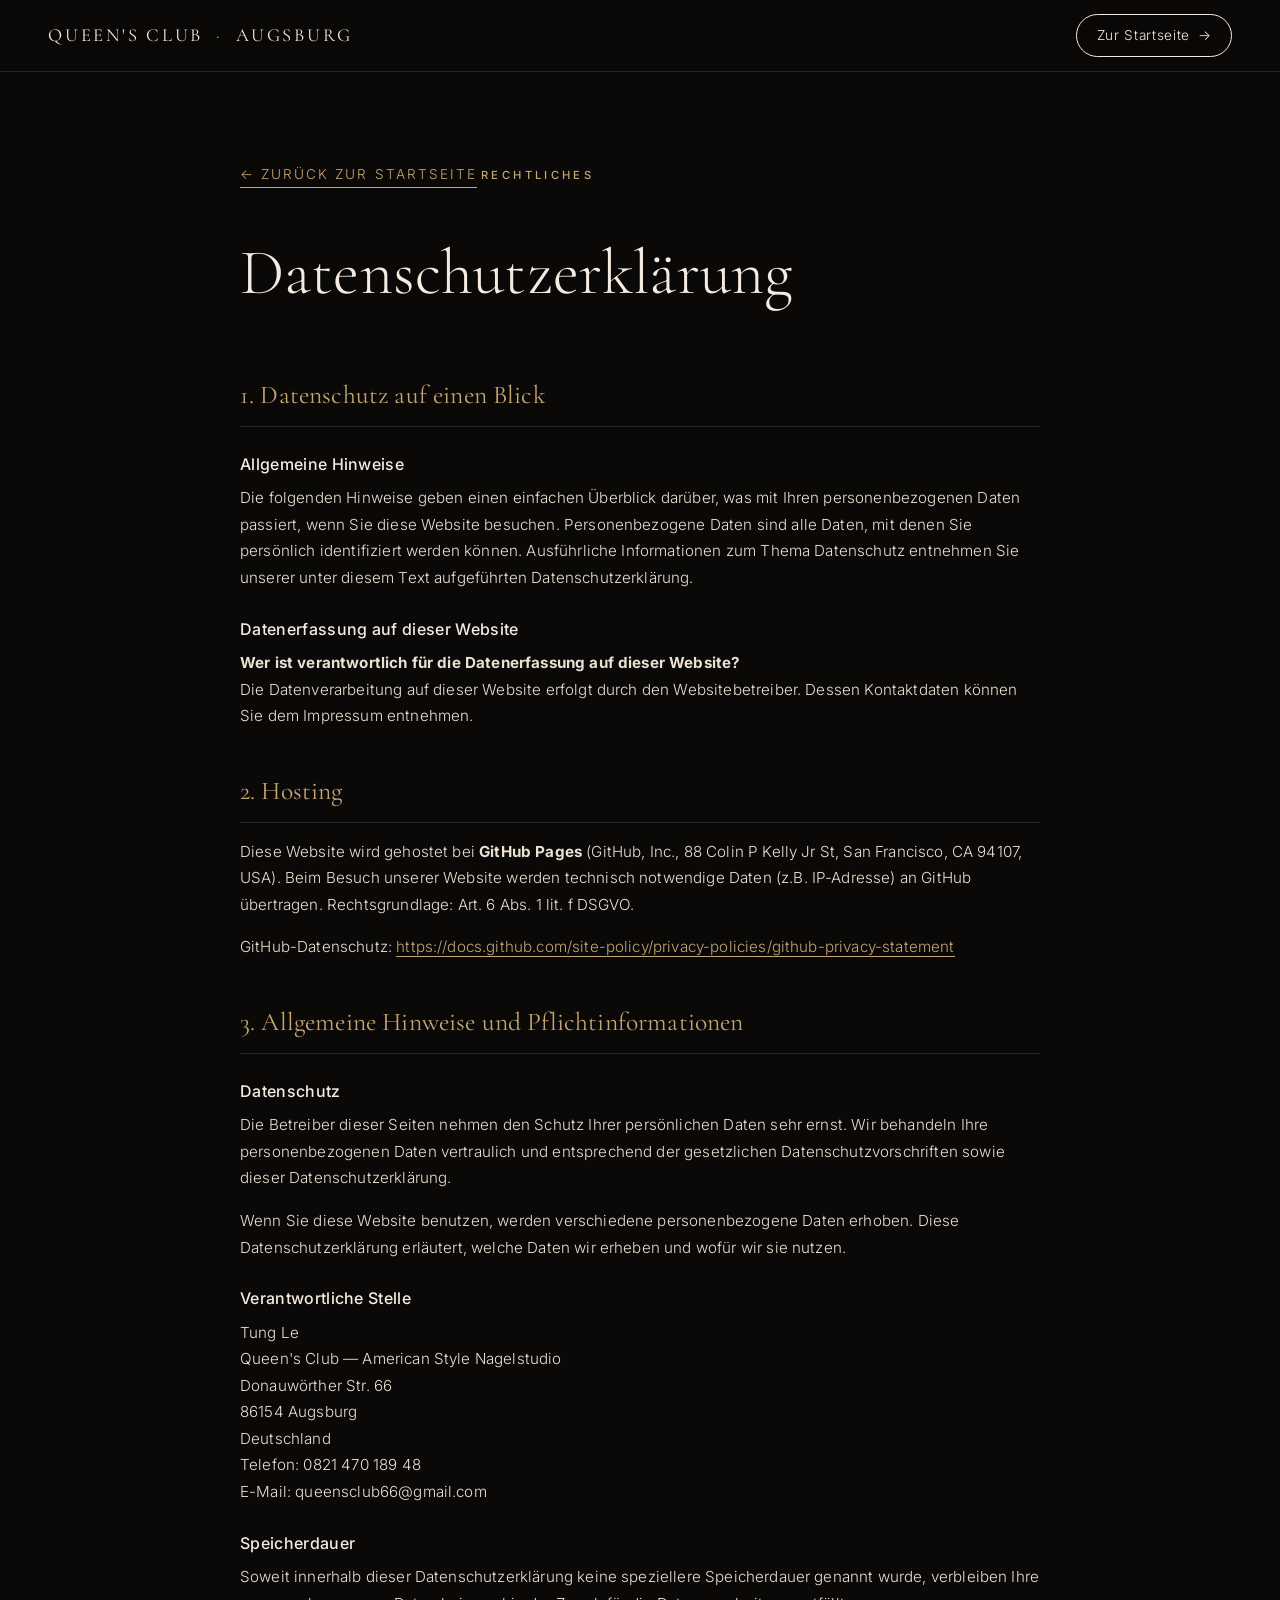
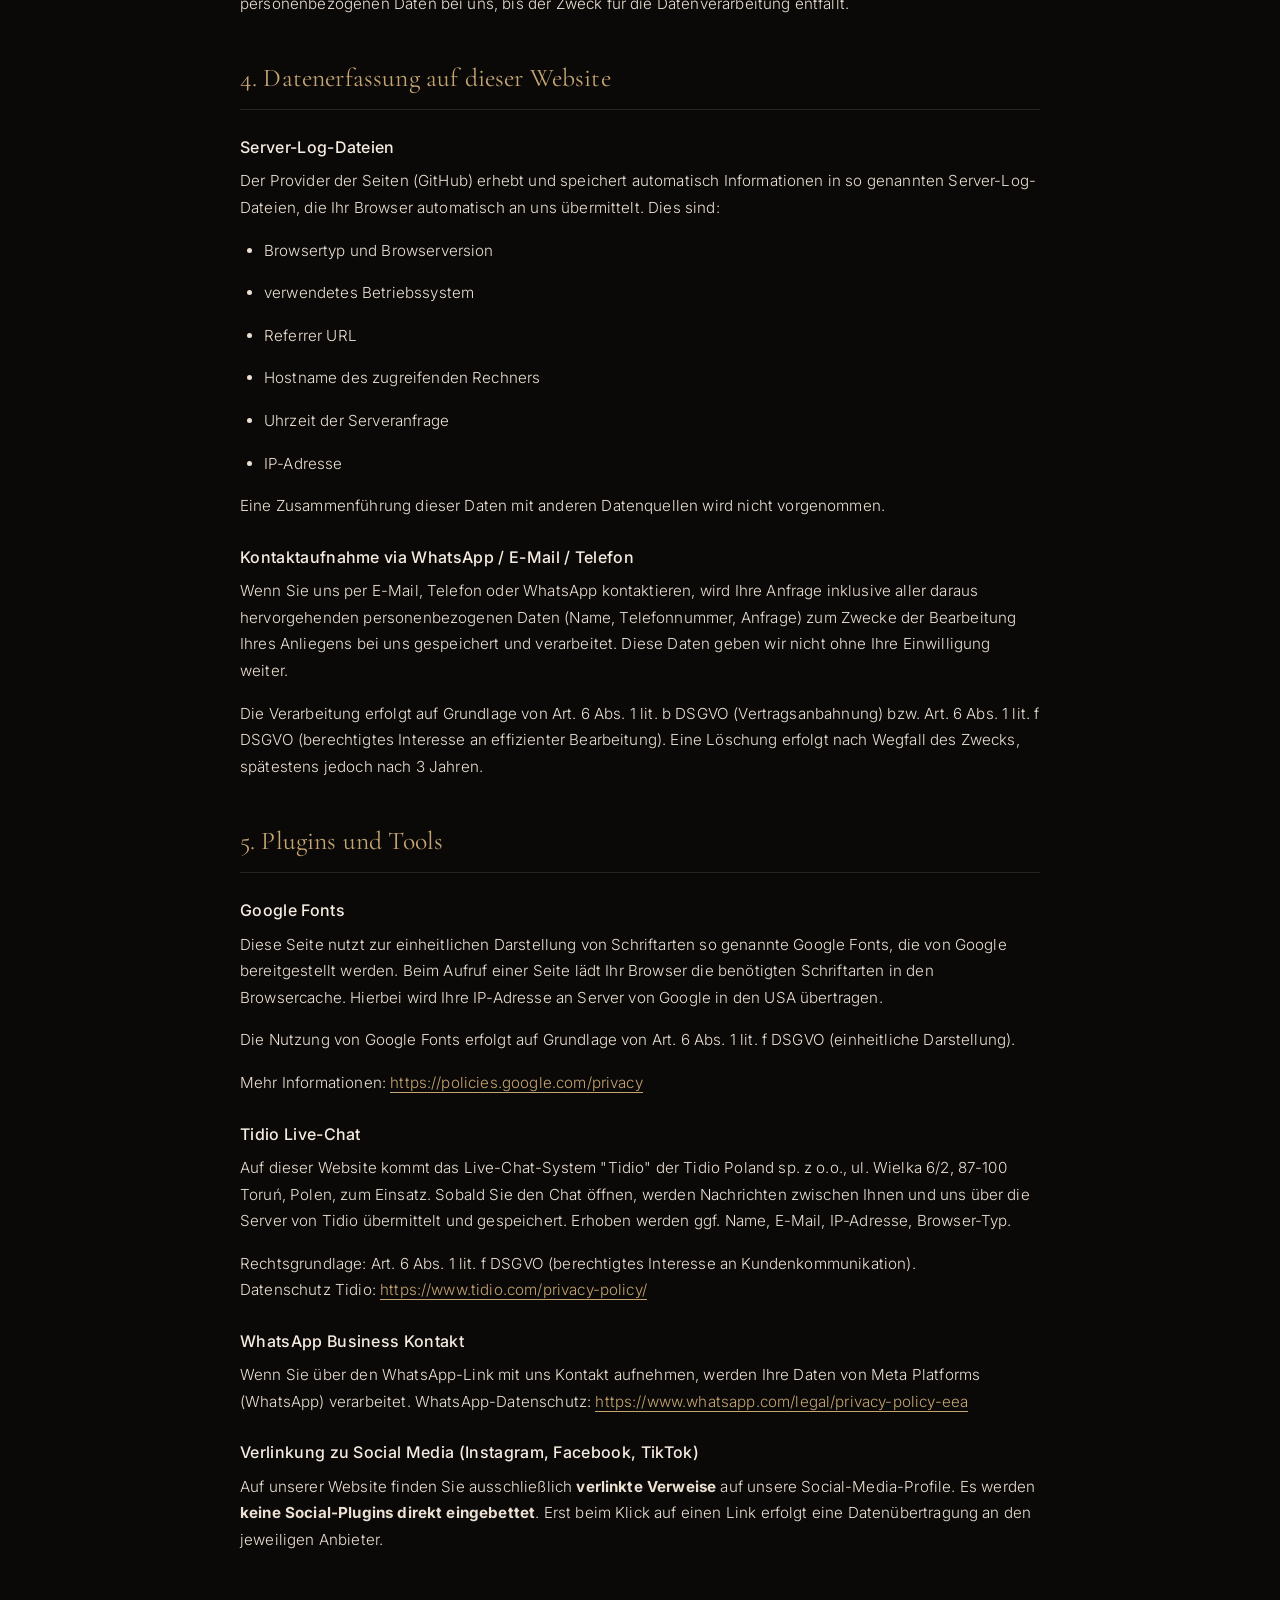
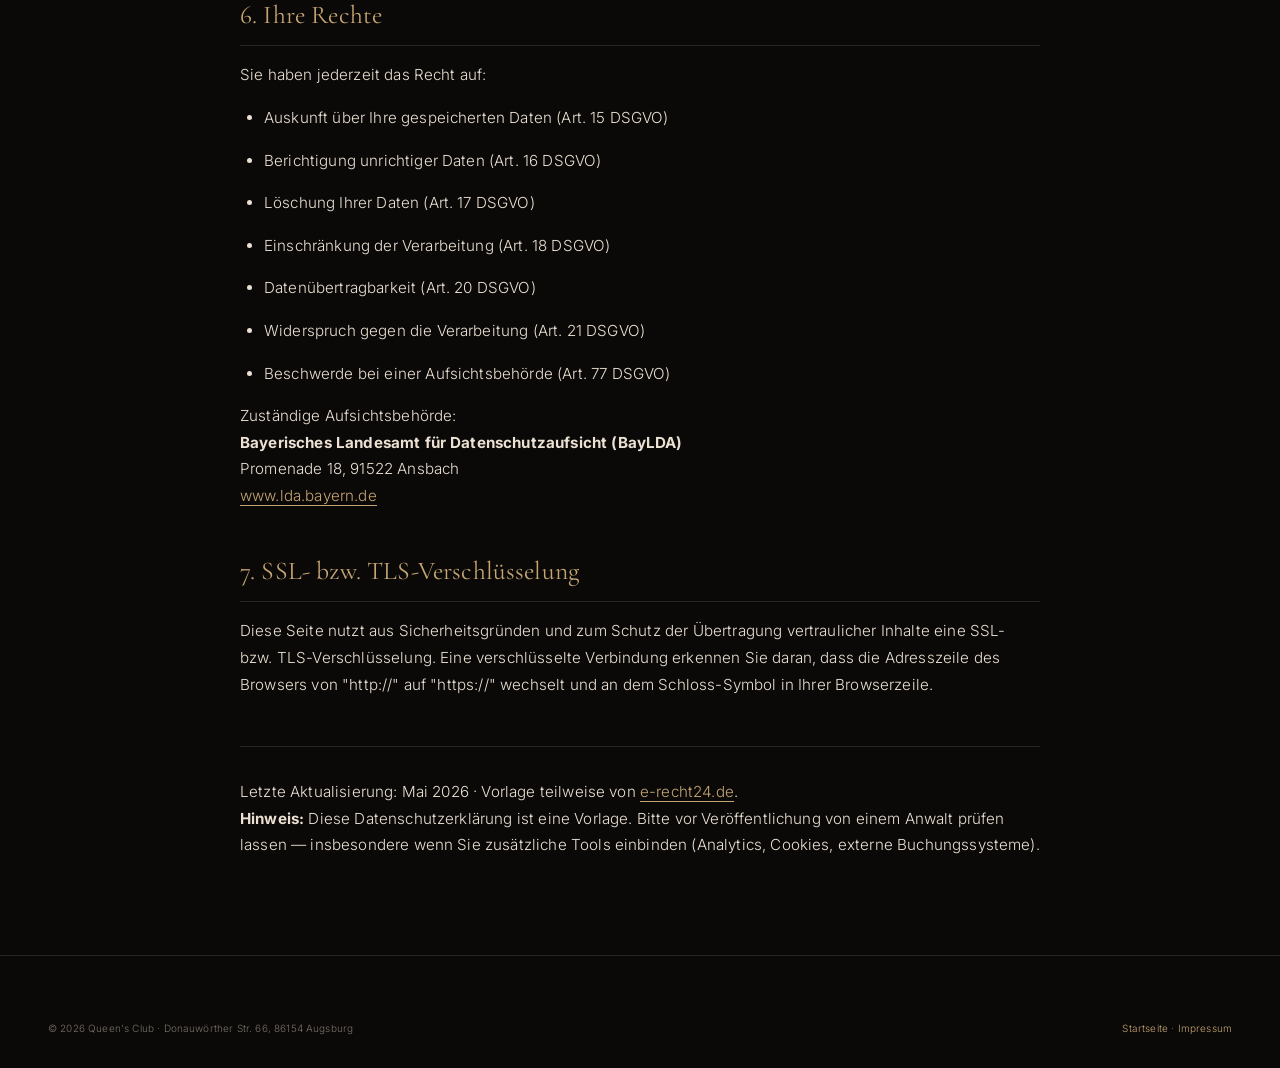
==== datenschutz.html @ af800af9 "Add Tidio chat widget + Impressum + Datenschutz (DSGVO)" ====
<!DOCTYPE html>
<html lang="de">
<head>
  <meta charset="UTF-8" />
  <meta name="viewport" content="width=device-width, initial-scale=1.0" />
  <title>Datenschutzerklärung · Queen's Club Augsburg</title>
  <meta name="description" content="Datenschutzerklärung von Queen's Club, American Style Nagelstudio in Augsburg-Oberhausen." />
  <meta name="theme-color" content="#0a0908" />
  <meta name="robots" content="index, follow" />

  <link rel="preconnect" href="https://fonts.googleapis.com" />
  <link rel="preconnect" href="https://fonts.gstatic.com" crossorigin />
  <link href="https://fonts.googleapis.com/css2?family=Cormorant+Garamond:wght@300;400;500;600;700&family=Inter:wght@300;400;500;600&display=swap" rel="stylesheet" />

  <link rel="stylesheet" href="style.css" />
  <style>
    .legal-page {
      padding: 10rem 0 5rem;
      max-width: 800px;
      margin: 0 auto;
    }
    .legal-page h1 {
      font-family: var(--font-display);
      font-size: clamp(2.5rem, 5vw, 4rem);
      font-weight: 300;
      margin-bottom: 3rem;
      color: var(--cream);
    }
    .legal-page h2 {
      font-family: var(--font-display);
      font-size: 1.6rem;
      font-weight: 400;
      color: var(--gold);
      margin: 2.5rem 0 1rem;
      padding-bottom: 0.6rem;
      border-bottom: 1px solid var(--line);
    }
    .legal-page h3 {
      font-family: var(--font-body);
      font-size: 1rem;
      font-weight: 500;
      color: var(--cream);
      margin: 1.5rem 0 0.5rem;
      letter-spacing: 0.02em;
    }
    .legal-page p, .legal-page li {
      font-size: 0.95rem;
      color: var(--cream-soft);
      line-height: 1.75;
      margin-bottom: 1rem;
    }
    .legal-page ul { margin-left: 1.5rem; }
    .legal-page a { color: var(--gold); border-bottom: 1px solid var(--gold); }
    .legal-back {
      display: inline-block;
      margin-bottom: 2rem;
      font-size: 0.85rem;
      letter-spacing: 0.15em;
      text-transform: uppercase;
      color: var(--gold);
      border-bottom: 1px solid var(--gold);
      padding-bottom: 2px;
    }
    .legal-meta {
      margin-top: 3rem;
      padding-top: 2rem;
      border-top: 1px solid var(--line);
      font-size: 0.85rem;
      color: var(--muted);
    }
  </style>
</head>
<body>

  <nav class="nav scrolled" style="position: fixed;">
    <div class="nav-inner">
      <a href="index.html" class="nav-brand">QUEEN'S CLUB <span>·</span> AUGSBURG</a>
      <a href="index.html" class="nav-cta">Zur Startseite <span class="arrow">→</span></a>
    </div>
  </nav>

  <main class="container legal-page">
    <a href="index.html" class="legal-back">← Zurück zur Startseite</a>

    <span class="eyebrow">Rechtliches</span>
    <h1>Datenschutz&shy;erklärung</h1>

    <h2>1. Datenschutz auf einen Blick</h2>
    <h3>Allgemeine Hinweise</h3>
    <p>
      Die folgenden Hinweise geben einen einfachen Überblick darüber, was mit Ihren personenbezogenen Daten passiert, wenn Sie diese Website besuchen. Personenbezogene Daten sind alle Daten, mit denen Sie persönlich identifiziert werden können. Ausführliche Informationen zum Thema Datenschutz entnehmen Sie unserer unter diesem Text aufgeführten Datenschutzerklärung.
    </p>

    <h3>Datenerfassung auf dieser Website</h3>
    <p>
      <strong>Wer ist verantwortlich für die Datenerfassung auf dieser Website?</strong><br />
      Die Datenverarbeitung auf dieser Website erfolgt durch den Websitebetreiber. Dessen Kontaktdaten können Sie dem Impressum entnehmen.
    </p>

    <h2>2. Hosting</h2>
    <p>
      Diese Website wird gehostet bei <strong>GitHub Pages</strong> (GitHub, Inc., 88 Colin P Kelly Jr St, San Francisco, CA 94107, USA). Beim Besuch unserer Website werden technisch notwendige Daten (z.B. IP-Adresse) an GitHub übertragen. Rechtsgrundlage: Art. 6 Abs. 1 lit. f DSGVO.
    </p>
    <p>
      GitHub-Datenschutz: <a href="https://docs.github.com/site-policy/privacy-policies/github-privacy-statement" target="_blank" rel="noopener">https://docs.github.com/site-policy/privacy-policies/github-privacy-statement</a>
    </p>

    <h2>3. Allgemeine Hinweise und Pflichtinformationen</h2>
    <h3>Datenschutz</h3>
    <p>
      Die Betreiber dieser Seiten nehmen den Schutz Ihrer persönlichen Daten sehr ernst. Wir behandeln Ihre personenbezogenen Daten vertraulich und entsprechend der gesetzlichen Datenschutzvorschriften sowie dieser Datenschutzerklärung.
    </p>
    <p>
      Wenn Sie diese Website benutzen, werden verschiedene personenbezogene Daten erhoben. Diese Datenschutzerklärung erläutert, welche Daten wir erheben und wofür wir sie nutzen.
    </p>

    <h3>Verantwortliche Stelle</h3>
    <p>
      Tung Le<br />
      Queen's Club — American Style Nagelstudio<br />
      Donauwörther Str. 66<br />
      86154 Augsburg<br />
      Deutschland<br />
      Telefon: 0821 470 189 48<br />
      E-Mail: queensclub66@gmail.com
    </p>

    <h3>Speicherdauer</h3>
    <p>
      Soweit innerhalb dieser Datenschutzerklärung keine speziellere Speicherdauer genannt wurde, verbleiben Ihre personenbezogenen Daten bei uns, bis der Zweck für die Datenverarbeitung entfällt.
    </p>

    <h2>4. Datenerfassung auf dieser Website</h2>
    <h3>Server-Log-Dateien</h3>
    <p>
      Der Provider der Seiten (GitHub) erhebt und speichert automatisch Informationen in so genannten Server-Log-Dateien, die Ihr Browser automatisch an uns übermittelt. Dies sind:
    </p>
    <ul>
      <li>Browsertyp und Browserversion</li>
      <li>verwendetes Betriebssystem</li>
      <li>Referrer URL</li>
      <li>Hostname des zugreifenden Rechners</li>
      <li>Uhrzeit der Serveranfrage</li>
      <li>IP-Adresse</li>
    </ul>
    <p>
      Eine Zusammenführung dieser Daten mit anderen Datenquellen wird nicht vorgenommen.
    </p>

    <h3>Kontaktaufnahme via WhatsApp / E-Mail / Telefon</h3>
    <p>
      Wenn Sie uns per E-Mail, Telefon oder WhatsApp kontaktieren, wird Ihre Anfrage inklusive aller daraus hervorgehenden personenbezogenen Daten (Name, Telefonnummer, Anfrage) zum Zwecke der Bearbeitung Ihres Anliegens bei uns gespeichert und verarbeitet. Diese Daten geben wir nicht ohne Ihre Einwilligung weiter.
    </p>
    <p>
      Die Verarbeitung erfolgt auf Grundlage von Art. 6 Abs. 1 lit. b DSGVO (Vertragsanbahnung) bzw. Art. 6 Abs. 1 lit. f DSGVO (berechtigtes Interesse an effizienter Bearbeitung). Eine Löschung erfolgt nach Wegfall des Zwecks, spätestens jedoch nach 3 Jahren.
    </p>

    <h2>5. Plugins und Tools</h2>
    <h3>Google Fonts</h3>
    <p>
      Diese Seite nutzt zur einheitlichen Darstellung von Schriftarten so genannte Google Fonts, die von Google bereitgestellt werden. Beim Aufruf einer Seite lädt Ihr Browser die benötigten Schriftarten in den Browsercache. Hierbei wird Ihre IP-Adresse an Server von Google in den USA übertragen.
    </p>
    <p>
      Die Nutzung von Google Fonts erfolgt auf Grundlage von Art. 6 Abs. 1 lit. f DSGVO (einheitliche Darstellung).
    </p>
    <p>
      Mehr Informationen: <a href="https://policies.google.com/privacy" target="_blank" rel="noopener">https://policies.google.com/privacy</a>
    </p>

    <h3>Tidio Live-Chat</h3>
    <p>
      Auf dieser Website kommt das Live-Chat-System "Tidio" der Tidio Poland sp. z o.o., ul. Wielka 6/2, 87-100 Toruń, Polen, zum Einsatz. Sobald Sie den Chat öffnen, werden Nachrichten zwischen Ihnen und uns über die Server von Tidio übermittelt und gespeichert. Erhoben werden ggf. Name, E-Mail, IP-Adresse, Browser-Typ.
    </p>
    <p>
      Rechtsgrundlage: Art. 6 Abs. 1 lit. f DSGVO (berechtigtes Interesse an Kundenkommunikation).<br />
      Datenschutz Tidio: <a href="https://www.tidio.com/privacy-policy/" target="_blank" rel="noopener">https://www.tidio.com/privacy-policy/</a>
    </p>

    <h3>WhatsApp Business Kontakt</h3>
    <p>
      Wenn Sie über den WhatsApp-Link mit uns Kontakt aufnehmen, werden Ihre Daten von Meta Platforms (WhatsApp) verarbeitet. WhatsApp-Datenschutz: <a href="https://www.whatsapp.com/legal/privacy-policy-eea" target="_blank" rel="noopener">https://www.whatsapp.com/legal/privacy-policy-eea</a>
    </p>

    <h3>Verlinkung zu Social Media (Instagram, Facebook, TikTok)</h3>
    <p>
      Auf unserer Website finden Sie ausschließlich <strong>verlinkte Verweise</strong> auf unsere Social-Media-Profile. Es werden <strong>keine Social-Plugins direkt eingebettet</strong>. Erst beim Klick auf einen Link erfolgt eine Datenübertragung an den jeweiligen Anbieter.
    </p>

    <h2>6. Ihre Rechte</h2>
    <p>Sie haben jederzeit das Recht auf:</p>
    <ul>
      <li>Auskunft über Ihre gespeicherten Daten (Art. 15 DSGVO)</li>
      <li>Berichtigung unrichtiger Daten (Art. 16 DSGVO)</li>
      <li>Löschung Ihrer Daten (Art. 17 DSGVO)</li>
      <li>Einschränkung der Verarbeitung (Art. 18 DSGVO)</li>
      <li>Datenübertragbarkeit (Art. 20 DSGVO)</li>
      <li>Widerspruch gegen die Verarbeitung (Art. 21 DSGVO)</li>
      <li>Beschwerde bei einer Aufsichtsbehörde (Art. 77 DSGVO)</li>
    </ul>
    <p>
      Zuständige Aufsichtsbehörde:<br />
      <strong>Bayerisches Landesamt für Datenschutzaufsicht (BayLDA)</strong><br />
      Promenade 18, 91522 Ansbach<br />
      <a href="https://www.lda.bayern.de" target="_blank" rel="noopener">www.lda.bayern.de</a>
    </p>

    <h2>7. SSL- bzw. TLS-Verschlüsselung</h2>
    <p>
      Diese Seite nutzt aus Sicherheitsgründen und zum Schutz der Übertragung vertraulicher Inhalte eine SSL- bzw. TLS-Verschlüsselung. Eine verschlüsselte Verbindung erkennen Sie daran, dass die Adresszeile des Browsers von "http://" auf "https://" wechselt und an dem Schloss-Symbol in Ihrer Browserzeile.
    </p>

    <p class="legal-meta">
      Letzte Aktualisierung: Mai 2026 · Vorlage teilweise von <a href="https://www.e-recht24.de" target="_blank" rel="noopener">e-recht24.de</a>.<br />
      <strong>Hinweis:</strong> Diese Datenschutzerklärung ist eine Vorlage. Bitte vor Veröffentlichung von einem Anwalt prüfen lassen — insbesondere wenn Sie zusätzliche Tools einbinden (Analytics, Cookies, externe Buchungssysteme).
    </p>
  </main>

  <footer class="footer">
    <div class="container">
      <div class="footer-bottom" style="border-top: none; padding-top: 0;">
        <small>© 2026 Queen's Club · Donauwörther Str. 66, 86154 Augsburg</small>
        <small>
          <a href="index.html">Startseite</a> ·
          <a href="impressum.html">Impressum</a>
        </small>
      </div>
    </div>
  </footer>

</body>
</html>
---- style.css ----
/* ============================================
   Queen's Club — Dark Editorial Luxury
   Color: warm black + cream + brushed gold
   ============================================ */

:root {
  --bg: #0a0908;
  --bg-soft: #141210;
  --cream: #f5ebe0;
  --cream-soft: #ebe0d2;
  --gold: #c5a572;
  --gold-bright: #d9bd87;
  --muted: #7a7269;
  --line: rgba(245, 235, 224, 0.12);

  --font-display: "Cormorant Garamond", "Times New Roman", serif;
  --font-body: "Inter", -apple-system, BlinkMacSystemFont, sans-serif;

  --container: 1280px;
  --gap: clamp(1rem, 2vw, 2rem);

  --ease-out: cubic-bezier(0.16, 1, 0.3, 1);
  --ease-in-out: cubic-bezier(0.65, 0, 0.35, 1);
}

* { box-sizing: border-box; margin: 0; padding: 0; }

html { scroll-behavior: smooth; -webkit-font-smoothing: antialiased; }

body {
  background: var(--bg);
  color: var(--cream);
  font-family: var(--font-body);
  font-weight: 300;
  font-size: 16px;
  line-height: 1.65;
  letter-spacing: 0.01em;
  overflow-x: hidden;
  cursor: none;
}

@media (max-width: 768px) {
  body { cursor: auto; }
}

img { display: block; max-width: 100%; height: auto; }

a { color: inherit; text-decoration: none; transition: color 0.3s var(--ease-out); }
a:hover { color: var(--gold-bright); }

.container {
  width: 100%;
  max-width: var(--container);
  margin: 0 auto;
  padding: 0 clamp(1.5rem, 4vw, 3rem);
}

.eyebrow {
  display: inline-block;
  font-size: 0.7rem;
  letter-spacing: 0.3em;
  text-transform: uppercase;
  color: var(--gold);
  margin-bottom: 1.5rem;
  font-weight: 500;
}

.display {
  font-family: var(--font-display);
  font-weight: 300;
  font-size: clamp(2.5rem, 6vw, 5.5rem);
  line-height: 0.98;
  letter-spacing: -0.02em;
  color: var(--cream);
}

.display em {
  font-style: italic;
  color: var(--gold);
  font-weight: 400;
}

.lead {
  font-size: clamp(1.1rem, 1.5vw, 1.35rem);
  line-height: 1.55;
  color: var(--cream-soft);
  margin-bottom: 1.5rem;
  max-width: 60ch;
}

/* ============================================
   LOADER
   ============================================ */
.loader {
  position: fixed;
  inset: 0;
  background: var(--bg);
  z-index: 9999;
  display: flex;
  align-items: center;
  justify-content: center;
  transition: opacity 0.8s var(--ease-out), visibility 0.8s var(--ease-out);
}

.loader.hidden {
  opacity: 0;
  visibility: hidden;
  pointer-events: none;
}

.loader-text {
  display: flex;
  flex-direction: column;
  align-items: center;
  font-family: var(--font-display);
  font-size: clamp(3rem, 8vw, 6rem);
  font-weight: 300;
  letter-spacing: 0.05em;
  color: var(--cream);
  overflow: hidden;
}

.loader-text span {
  display: block;
  transform: translateY(110%);
  opacity: 0;
  animation: rise 1s var(--ease-out) forwards;
}

.loader-text span:nth-child(2) { animation-delay: 0.15s; color: var(--gold); font-style: italic; }

@keyframes rise {
  to { transform: translateY(0); opacity: 1; }
}

/* ============================================
   CUSTOM CURSOR
   ============================================ */
.cursor-dot, .cursor-ring {
  position: fixed;
  top: 0; left: 0;
  pointer-events: none;
  z-index: 9998;
  transform: translate3d(-50%, -50%, 0);
  border-radius: 50%;
}

.cursor-dot {
  width: 6px; height: 6px;
  background: var(--gold);
  transition: transform 0.15s var(--ease-out);
}

.cursor-ring {
  width: 36px; height: 36px;
  border: 1px solid var(--cream);
  opacity: 0.6;
  transition: transform 0.4s var(--ease-out), opacity 0.3s var(--ease-out), width 0.3s var(--ease-out), height 0.3s var(--ease-out);
}

.cursor-ring.hover {
  width: 72px; height: 72px;
  border-color: var(--gold);
  opacity: 1;
}

@media (max-width: 768px) {
  .cursor-dot, .cursor-ring { display: none; }
}

/* ============================================
   NAV
   ============================================ */
.nav {
  position: fixed;
  top: 0; left: 0; right: 0;
  z-index: 100;
  padding: 1.25rem 0;
  transition: background 0.4s var(--ease-out), padding 0.4s var(--ease-out), border-color 0.4s var(--ease-out);
  border-bottom: 1px solid transparent;
}

.nav.scrolled {
  background: rgba(10, 9, 8, 0.85);
  backdrop-filter: blur(14px);
  -webkit-backdrop-filter: blur(14px);
  padding: 0.85rem 0;
  border-bottom: 1px solid var(--line);
}

.nav-inner {
  max-width: var(--container);
  margin: 0 auto;
  padding: 0 clamp(1.5rem, 4vw, 3rem);
  display: flex;
  align-items: center;
  justify-content: space-between;
  gap: 2rem;
}

.nav-brand {
  font-family: var(--font-display);
  font-size: 1.15rem;
  letter-spacing: 0.15em;
  font-weight: 400;
  white-space: nowrap;
}
.nav-brand span { color: var(--gold); margin: 0 0.4rem; }

.nav-links {
  display: flex;
  list-style: none;
  gap: 2.5rem;
  margin: 0;
}

.nav-links a {
  font-size: 0.85rem;
  letter-spacing: 0.05em;
  position: relative;
  padding-bottom: 4px;
}

.nav-links a::after {
  content: "";
  position: absolute;
  left: 0; bottom: 0;
  width: 100%; height: 1px;
  background: var(--gold);
  transform: scaleX(0);
  transform-origin: right;
  transition: transform 0.4s var(--ease-out);
}

.nav-links a:hover::after {
  transform: scaleX(1);
  transform-origin: left;
}

.nav-cta {
  border: 1px solid var(--cream);
  padding: 0.6rem 1.2rem;
  font-size: 0.85rem;
  letter-spacing: 0.05em;
  border-radius: 999px;
  display: inline-flex;
  align-items: center;
  gap: 0.5rem;
  transition: background 0.4s var(--ease-out), color 0.4s var(--ease-out), border-color 0.4s var(--ease-out);
}

.nav-cta:hover {
  background: var(--gold);
  border-color: var(--gold);
  color: var(--bg);
}

.nav-cta .arrow { transition: transform 0.4s var(--ease-out); }
.nav-cta:hover .arrow { transform: translateX(3px); }

@media (max-width: 900px) {
  .nav-links { display: none; }
}

/* ============================================
   HERO
   ============================================ */
.hero {
  position: relative;
  min-height: 100vh;
  display: flex;
  align-items: center;
  overflow: hidden;
  padding: 8rem 0 4rem;
}

.hero-image {
  position: absolute;
  inset: 0;
  z-index: 0;
}

.hero-image::after {
  content: "";
  position: absolute;
  inset: 0;
  background: linear-gradient(
    to right,
    rgba(10, 9, 8, 0.95) 0%,
    rgba(10, 9, 8, 0.75) 40%,
    rgba(10, 9, 8, 0.4) 100%
  );
}

.hero-image img {
  width: 100%;
  height: 100%;
  object-fit: cover;
  animation: heroZoom 20s ease-in-out infinite alternate;
}

@keyframes heroZoom {
  from { transform: scale(1); }
  to { transform: scale(1.08); }
}

.hero-content {
  position: relative;
  z-index: 2;
  max-width: var(--container);
  margin: 0 auto;
  padding: 0 clamp(1.5rem, 4vw, 3rem);
  width: 100%;
}

.hero-eyebrow {
  display: inline-block;
  font-size: 0.75rem;
  letter-spacing: 0.4em;
  text-transform: uppercase;
  color: var(--gold);
  margin-bottom: 2rem;
}

.hero-title {
  font-family: var(--font-display);
  font-size: clamp(4rem, 13vw, 11rem);
  line-height: 0.9;
  font-weight: 300;
  letter-spacing: -0.02em;
  margin-bottom: 2rem;
}

.hero-title .line {
  display: block;
  overflow: hidden;
}

.hero-title .line:nth-child(2) span {
  font-style: italic;
  color: var(--gold);
}

.hero-tagline {
  font-size: clamp(1rem, 1.3vw, 1.2rem);
  color: var(--cream-soft);
  max-width: 480px;
  margin-bottom: 3rem;
  letter-spacing: 0.02em;
}

.hero-actions {
  display: flex;
  gap: 1.25rem;
  flex-wrap: wrap;
}

.hero-scroll {
  position: absolute;
  bottom: 2.5rem;
  left: 50%;
  transform: translateX(-50%);
  z-index: 3;
  display: flex;
  flex-direction: column;
  align-items: center;
  gap: 0.8rem;
  font-size: 0.7rem;
  letter-spacing: 0.3em;
  text-transform: uppercase;
  color: var(--cream-soft);
}

.scroll-line {
  width: 1px;
  height: 50px;
  background: linear-gradient(to bottom, var(--gold), transparent);
  position: relative;
  overflow: hidden;
}

.scroll-line::after {
  content: "";
  position: absolute;
  top: -30px; left: 0;
  width: 100%;
  height: 30px;
  background: var(--gold);
  animation: scrollDot 2s var(--ease-in-out) infinite;
}

@keyframes scrollDot {
  from { top: -30px; }
  to { top: 50px; }
}

/* ============================================
   BUTTONS
   ============================================ */
.btn-primary,
.btn-secondary {
  display: inline-flex;
  align-items: center;
  padding: 1.1rem 2rem;
  font-size: 0.85rem;
  letter-spacing: 0.15em;
  text-transform: uppercase;
  font-weight: 500;
  border-radius: 999px;
  position: relative;
  overflow: hidden;
  transition: color 0.4s var(--ease-out);
}

.btn-primary {
  background: var(--gold);
  color: var(--bg);
}

.btn-primary span { position: relative; z-index: 2; }

.btn-primary::before {
  content: "";
  position: absolute;
  inset: 0;
  background: var(--cream);
  transform: translateY(100%);
  transition: transform 0.5s var(--ease-out);
  z-index: 1;
}

.btn-primary:hover { color: var(--bg); }
.btn-primary:hover::before { transform: translateY(0); }

.btn-primary.big {
  padding: 1.4rem 2.5rem;
  font-size: 0.95rem;
}

.btn-secondary {
  border: 1px solid var(--cream);
  color: var(--cream);
}

.btn-secondary:hover {
  background: var(--cream);
  color: var(--bg);
}

/* ============================================
   MARQUEE
   ============================================ */
.marquee {
  overflow: hidden;
  border-top: 1px solid var(--line);
  border-bottom: 1px solid var(--line);
  padding: 2rem 0;
  background: var(--bg-soft);
}

.marquee-track {
  display: flex;
  gap: 3rem;
  animation: marquee 30s linear infinite;
  white-space: nowrap;
  font-family: var(--font-display);
  font-size: clamp(2rem, 4vw, 3.5rem);
  font-weight: 300;
  font-style: italic;
  color: var(--cream);
}

.marquee-track span:nth-child(even) {
  color: var(--gold);
  font-style: normal;
}

@keyframes marquee {
  from { transform: translateX(0); }
  to { transform: translateX(-50%); }
}

/* ============================================
   ABOUT
   ============================================ */
.about {
  padding: clamp(5rem, 10vw, 9rem) 0;
}

.split {
  display: grid;
  grid-template-columns: 1fr 1.2fr;
  gap: clamp(2rem, 5vw, 5rem);
  align-items: start;
}

@media (max-width: 900px) {
  .split { grid-template-columns: 1fr; }
}

.split-right p {
  margin-bottom: 1.25rem;
  color: var(--cream-soft);
}

.team-row {
  display: flex;
  flex-wrap: wrap;
  gap: 2.5rem;
  margin-top: 3rem;
  padding-top: 2rem;
  border-top: 1px solid var(--line);
}

.team-member {
  font-family: var(--font-display);
  font-size: 1.5rem;
  letter-spacing: 0.05em;
}

.team-member small {
  display: block;
  font-family: var(--font-body);
  font-size: 0.7rem;
  letter-spacing: 0.3em;
  text-transform: uppercase;
  color: var(--gold);
  margin-top: 0.3rem;
}

/* ============================================
   STATS
   ============================================ */
.stats {
  padding: clamp(4rem, 8vw, 7rem) 0;
  border-top: 1px solid var(--line);
  border-bottom: 1px solid var(--line);
  background: var(--bg-soft);
}

.stats-grid {
  display: grid;
  grid-template-columns: repeat(4, 1fr);
  gap: 2rem;
}

@media (max-width: 760px) {
  .stats-grid { grid-template-columns: repeat(2, 1fr); }
}

.stat {
  text-align: center;
}

.stat-num {
  font-family: var(--font-display);
  font-size: clamp(2.5rem, 5vw, 4.5rem);
  font-weight: 300;
  color: var(--cream);
  line-height: 1;
  display: inline-flex;
  align-items: baseline;
}

.stat-num .plus { color: var(--gold); margin-left: 0.1rem; }

.stat-label {
  margin-top: 0.8rem;
  font-size: 0.75rem;
  letter-spacing: 0.25em;
  text-transform: uppercase;
  color: var(--muted);
}

/* ============================================
   SERVICES
   ============================================ */
.services {
  padding: clamp(5rem, 10vw, 9rem) 0;
}

.section-head {
  margin-bottom: 4rem;
  max-width: 800px;
}

.service-list {
  list-style: none;
  border-top: 1px solid var(--line);
}

.service-item {
  display: grid;
  grid-template-columns: 80px 1fr auto 60px;
  align-items: center;
  gap: 2rem;
  padding: 2.2rem 0;
  border-bottom: 1px solid var(--line);
  position: relative;
  cursor: none;
  transition: padding 0.4s var(--ease-out);
}

.service-item::before {
  content: "";
  position: absolute;
  inset: 0;
  background: var(--gold);
  transform: scaleY(0);
  transform-origin: bottom;
  transition: transform 0.6s var(--ease-out);
  z-index: 0;
}

.service-item:hover::before { transform: scaleY(1); }

.service-item:hover { padding-left: 2rem; padding-right: 1rem; color: var(--bg); }
.service-item:hover .service-num,
.service-item:hover .service-price { color: var(--bg); }
.service-item:hover .service-body p { color: rgba(10, 9, 8, 0.7); }
.service-item:hover .service-arrow { color: var(--bg); transform: rotate(-45deg); }

.service-item > * { position: relative; z-index: 1; }

.service-num {
  font-family: var(--font-display);
  font-size: 1rem;
  letter-spacing: 0.2em;
  color: var(--gold);
  transition: color 0.4s var(--ease-out);
}

.service-body h3 {
  font-family: var(--font-display);
  font-size: clamp(1.5rem, 2.5vw, 2.2rem);
  font-weight: 400;
  margin-bottom: 0.4rem;
}

.service-body p {
  font-size: 0.95rem;
  color: var(--cream-soft);
  max-width: 50ch;
  transition: color 0.4s var(--ease-out);
}

.service-price {
  font-family: var(--font-display);
  font-size: 1.3rem;
  font-style: italic;
  white-space: nowrap;
  transition: color 0.4s var(--ease-out);
}

.service-arrow {
  font-size: 1.3rem;
  text-align: right;
  transition: color 0.4s var(--ease-out), transform 0.5s var(--ease-out);
}

@media (max-width: 760px) {
  .service-item {
    grid-template-columns: 50px 1fr;
    grid-template-areas: "num body" ". price" ". arrow";
    gap: 1rem;
  }
  .service-num { grid-area: num; }
  .service-body { grid-area: body; }
  .service-price { grid-area: price; font-size: 1.1rem; }
  .service-arrow { grid-area: arrow; text-align: left; }
}

/* ============================================
   GALLERY
   ============================================ */
.gallery {
  padding: clamp(5rem, 10vw, 9rem) 0;
  background: var(--bg-soft);
  border-top: 1px solid var(--line);
}

.gallery-grid {
  display: grid;
  grid-template-columns: repeat(3, 1fr);
  gap: 1rem;
}

@media (max-width: 760px) {
  .gallery-grid { grid-template-columns: repeat(2, 1fr); }
}

.gallery-item {
  position: relative;
  overflow: hidden;
  aspect-ratio: 4 / 5;
  display: block;
}

.gallery-item img {
  width: 100%; height: 100%;
  object-fit: cover;
  transition: transform 0.8s var(--ease-out);
  filter: grayscale(20%);
}

.gallery-item:hover img {
  transform: scale(1.08);
  filter: grayscale(0%);
}

.gallery-tag {
  position: absolute;
  bottom: 1.2rem;
  left: 1.2rem;
  font-size: 0.7rem;
  letter-spacing: 0.25em;
  text-transform: uppercase;
  color: var(--cream);
  background: rgba(10, 9, 8, 0.7);
  backdrop-filter: blur(6px);
  padding: 0.5rem 0.9rem;
  border-radius: 999px;
  opacity: 0;
  transform: translateY(10px);
  transition: opacity 0.5s var(--ease-out), transform 0.5s var(--ease-out);
}

.gallery-item:hover .gallery-tag {
  opacity: 1;
  transform: translateY(0);
}

.gallery-footer {
  text-align: center;
  margin-top: 2.5rem;
  font-size: 0.9rem;
  color: var(--muted);
}

.gallery-footer a { color: var(--gold); border-bottom: 1px solid var(--gold); padding-bottom: 2px; }

/* ============================================
   PRICING
   ============================================ */
.pricing {
  padding: clamp(5rem, 10vw, 9rem) 0;
}

.price-grid {
  display: grid;
  grid-template-columns: repeat(2, 1fr);
  gap: clamp(2rem, 4vw, 4rem);
}

@media (max-width: 760px) {
  .price-grid { grid-template-columns: 1fr; }
}

.price-block h3 {
  font-family: var(--font-display);
  font-size: 1.7rem;
  font-weight: 400;
  color: var(--gold);
  margin-bottom: 1.5rem;
  padding-bottom: 1rem;
  border-bottom: 1px solid var(--line);
  letter-spacing: 0.02em;
}

.price-block ul {
  list-style: none;
}

.price-block li {
  display: flex;
  justify-content: space-between;
  align-items: baseline;
  padding: 0.7rem 0;
  font-size: 0.95rem;
  border-bottom: 1px dashed rgba(245, 235, 224, 0.06);
  gap: 1rem;
}

.price-block li span {
  font-family: var(--font-display);
  font-size: 1.15rem;
  font-style: italic;
  color: var(--cream);
  white-space: nowrap;
}

.price-note {
  text-align: center;
  margin-top: 4rem;
  font-size: 0.85rem;
  letter-spacing: 0.15em;
  text-transform: uppercase;
  color: var(--muted);
}

/* ============================================
   VISIT
   ============================================ */
.visit {
  padding: clamp(5rem, 10vw, 9rem) 0;
  background: var(--bg-soft);
  border-top: 1px solid var(--line);
}

.info-grid {
  display: grid;
  grid-template-columns: repeat(2, 1fr);
  gap: 2.5rem;
}

@media (max-width: 760px) {
  .info-grid { grid-template-columns: 1fr; }
}

.info-label {
  font-size: 0.7rem;
  letter-spacing: 0.3em;
  text-transform: uppercase;
  color: var(--gold);
  margin-bottom: 0.7rem;
  display: block;
}

.info-item p {
  font-size: 1rem;
  color: var(--cream);
  line-height: 1.5;
}

.info-item small {
  color: var(--muted);
  font-size: 0.85rem;
}

.info-item a {
  border-bottom: 1px solid transparent;
  transition: border-color 0.3s var(--ease-out), color 0.3s var(--ease-out);
}

.info-item a:hover {
  border-color: var(--gold);
  color: var(--gold-bright);
}

/* ============================================
   CTA FINAL
   ============================================ */
.cta-final {
  padding: clamp(6rem, 12vw, 10rem) 0;
  text-align: center;
  border-top: 1px solid var(--line);
}

.cta-final .display {
  margin-bottom: 3rem;
}

.cta-secondary {
  margin-top: 2rem;
  font-size: 0.9rem;
  color: var(--muted);
}

.cta-secondary a {
  color: var(--gold);
  border-bottom: 1px solid var(--gold);
}

/* ============================================
   FOOTER
   ============================================ */
.footer {
  padding: 4rem 0 2rem;
  border-top: 1px solid var(--line);
  background: var(--bg);
}

.footer-top {
  display: grid;
  grid-template-columns: 1fr 2fr;
  gap: 3rem;
  padding-bottom: 3rem;
  border-bottom: 1px solid var(--line);
  margin-bottom: 2rem;
}

@media (max-width: 760px) {
  .footer-top { grid-template-columns: 1fr; }
}

.footer-brand .brand-name {
  font-family: var(--font-display);
  font-size: 2rem;
  font-weight: 400;
  margin-bottom: 0.5rem;
  letter-spacing: 0.02em;
}

.footer-brand p {
  font-size: 0.9rem;
  color: var(--muted);
  line-height: 1.5;
}

.footer-cols {
  display: grid;
  grid-template-columns: repeat(3, 1fr);
  gap: 2rem;
}

@media (max-width: 760px) {
  .footer-cols { grid-template-columns: 1fr 1fr; }
}

.footer-col h4 {
  font-family: var(--font-body);
  font-size: 0.7rem;
  letter-spacing: 0.3em;
  text-transform: uppercase;
  color: var(--gold);
  font-weight: 500;
  margin-bottom: 1rem;
}

.footer-col p {
  font-size: 0.9rem;
  color: var(--cream-soft);
  line-height: 1.7;
}

.footer-bottom {
  display: flex;
  justify-content: space-between;
  flex-wrap: wrap;
  gap: 1rem;
  font-size: 0.75rem;
  color: var(--muted);
}

.footer-bottom a { color: var(--gold); }

/* ============================================
   REVEAL / SCROLL ANIMATIONS
   ============================================ */
.reveal {
  opacity: 0;
  transform: translateY(40px);
  transition: opacity 1s var(--ease-out), transform 1s var(--ease-out);
}

.reveal.visible {
  opacity: 1;
  transform: translateY(0);
}

/* Stagger children for split sections */
.split.visible .reveal { transition-delay: 0.1s; }
.split.visible .reveal:nth-child(2) { transition-delay: 0.25s; }

.stats-grid .reveal:nth-child(1).visible { transition-delay: 0s; }
.stats-grid .reveal:nth-child(2).visible { transition-delay: 0.1s; }
.stats-grid .reveal:nth-child(3).visible { transition-delay: 0.2s; }
.stats-grid .reveal:nth-child(4).visible { transition-delay: 0.3s; }

/* Rise-on-load for hero — animation applied via JS class */
.rise-on-load {
  opacity: 0;
  transform: translateY(40px);
}

.rise-on-load.in {
  opacity: 1;
  transform: translateY(0);
  transition: opacity 1.2s var(--ease-out), transform 1.2s var(--ease-out);
}

.hero-title .line span {
  display: inline-block;
}
.hero-title .line:nth-child(1) span.in { transition-delay: 0.1s; }
.hero-title .line:nth-child(2) span.in { transition-delay: 0.25s; }
.hero-tagline.in { transition-delay: 0.45s; }
.hero-actions.in { transition-delay: 0.6s; }
.hero-eyebrow.in { transition-delay: 0s; }
.hero-scroll.in { transition-delay: 1s; }

/* ============================================
   SELECTION + SCROLLBAR
   ============================================ */
::selection {
  background: var(--gold);
  color: var(--bg);
}

::-webkit-scrollbar {
  width: 8px;
  height: 8px;
}
::-webkit-scrollbar-track { background: var(--bg); }
::-webkit-scrollbar-thumb { background: var(--gold); border-radius: 4px; }
::-webkit-scrollbar-thumb:hover { background: var(--gold-bright); }
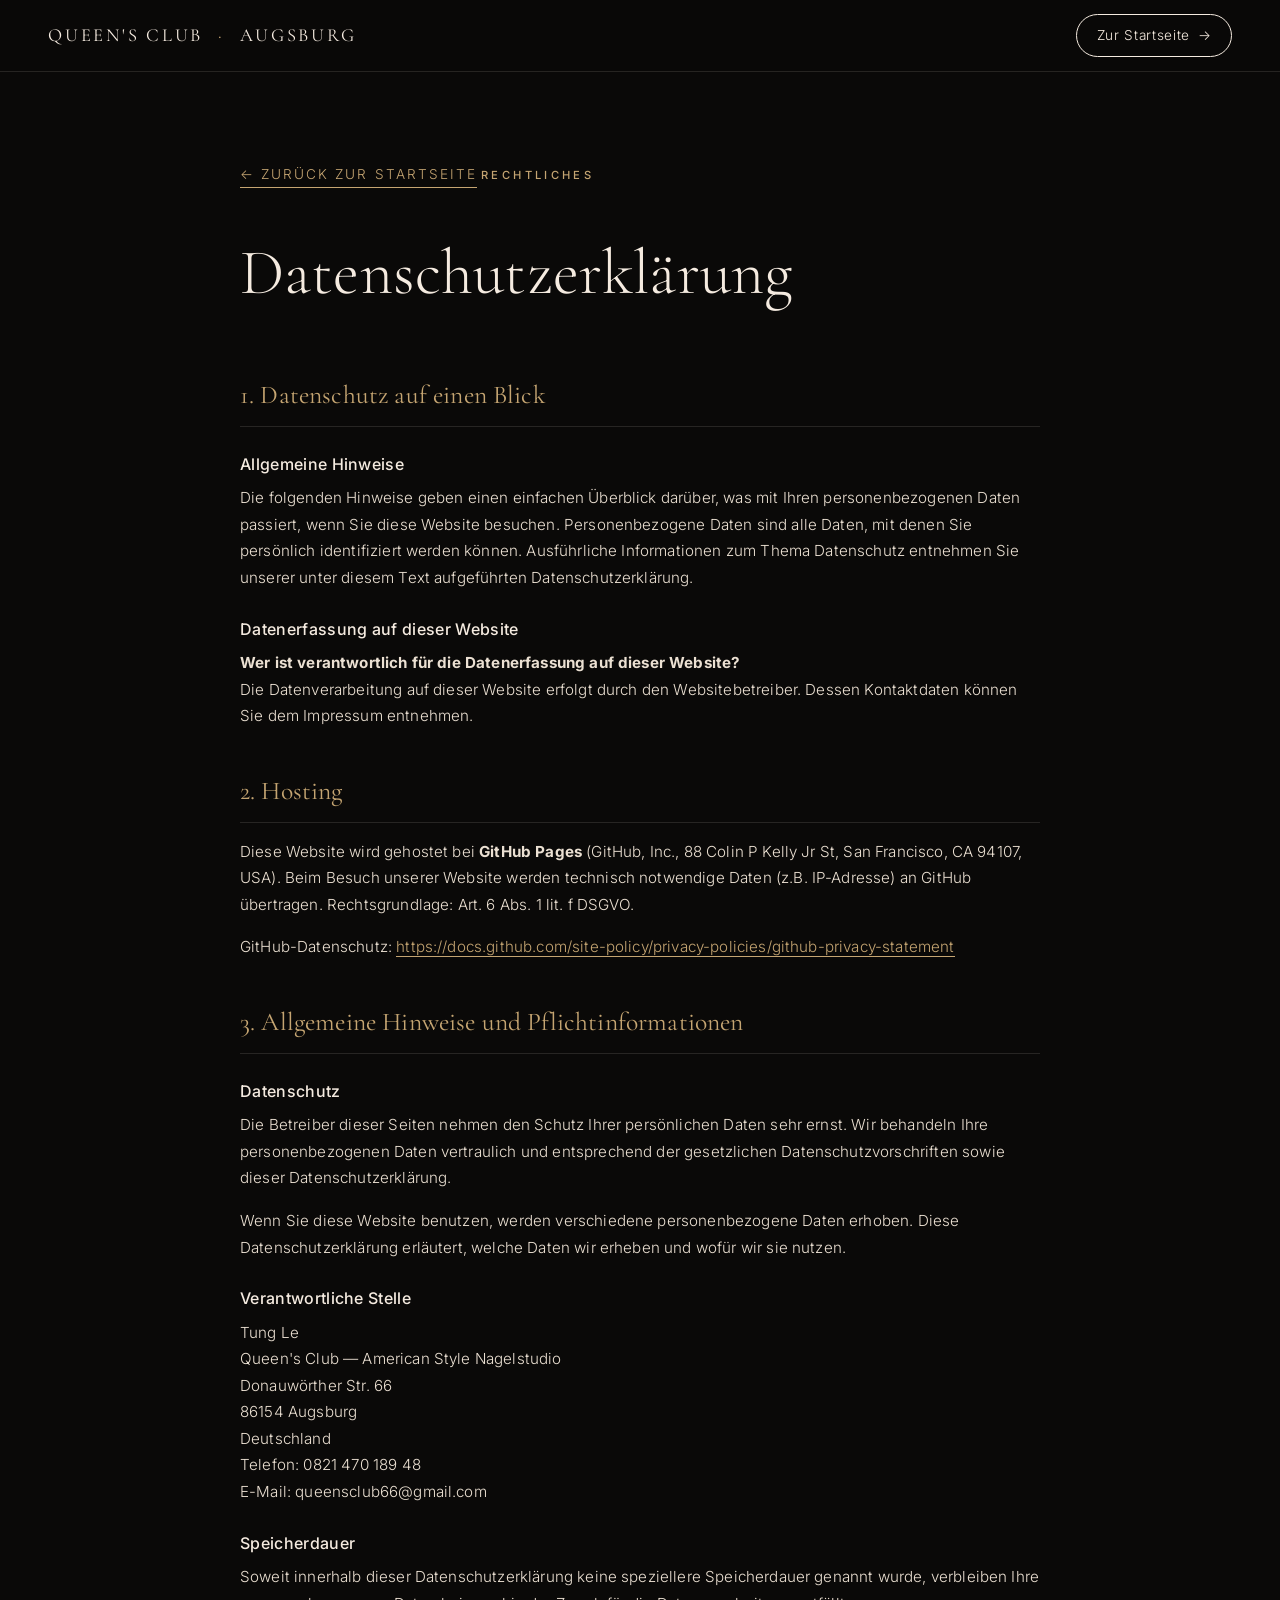
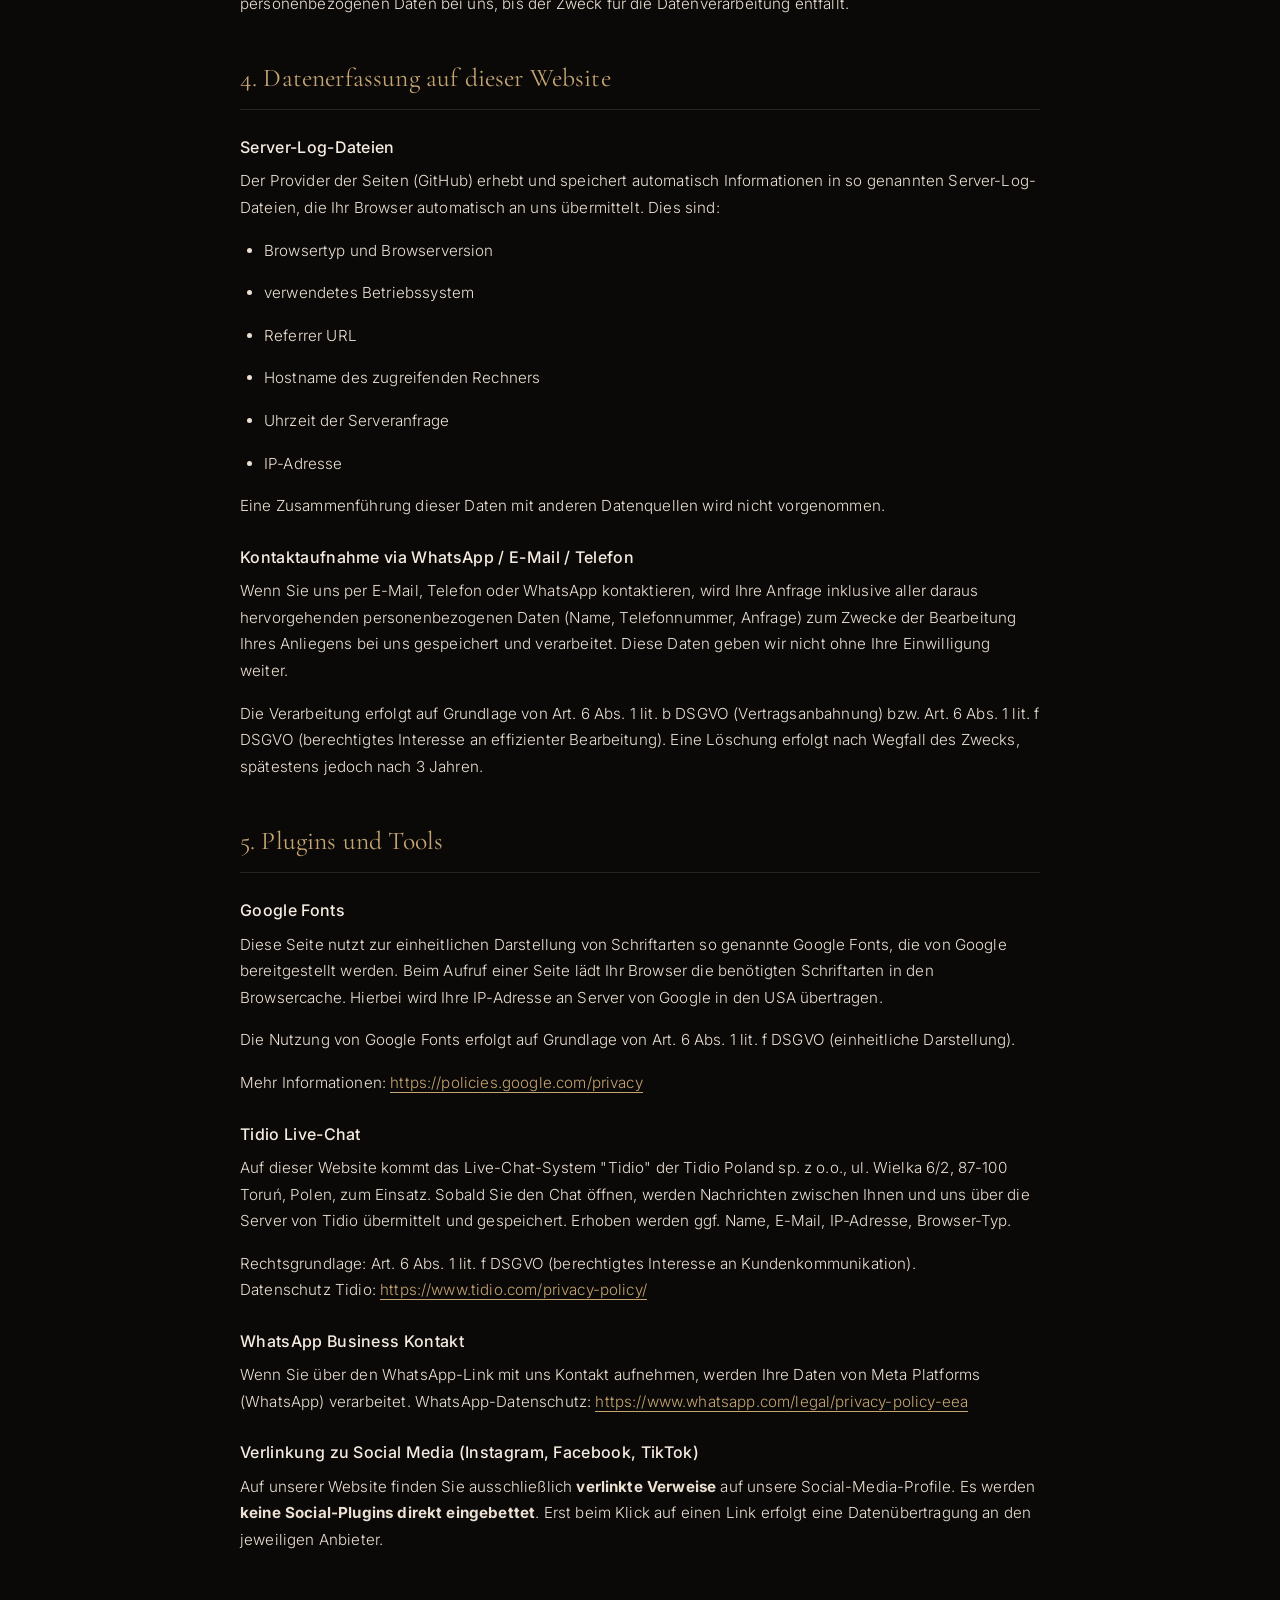
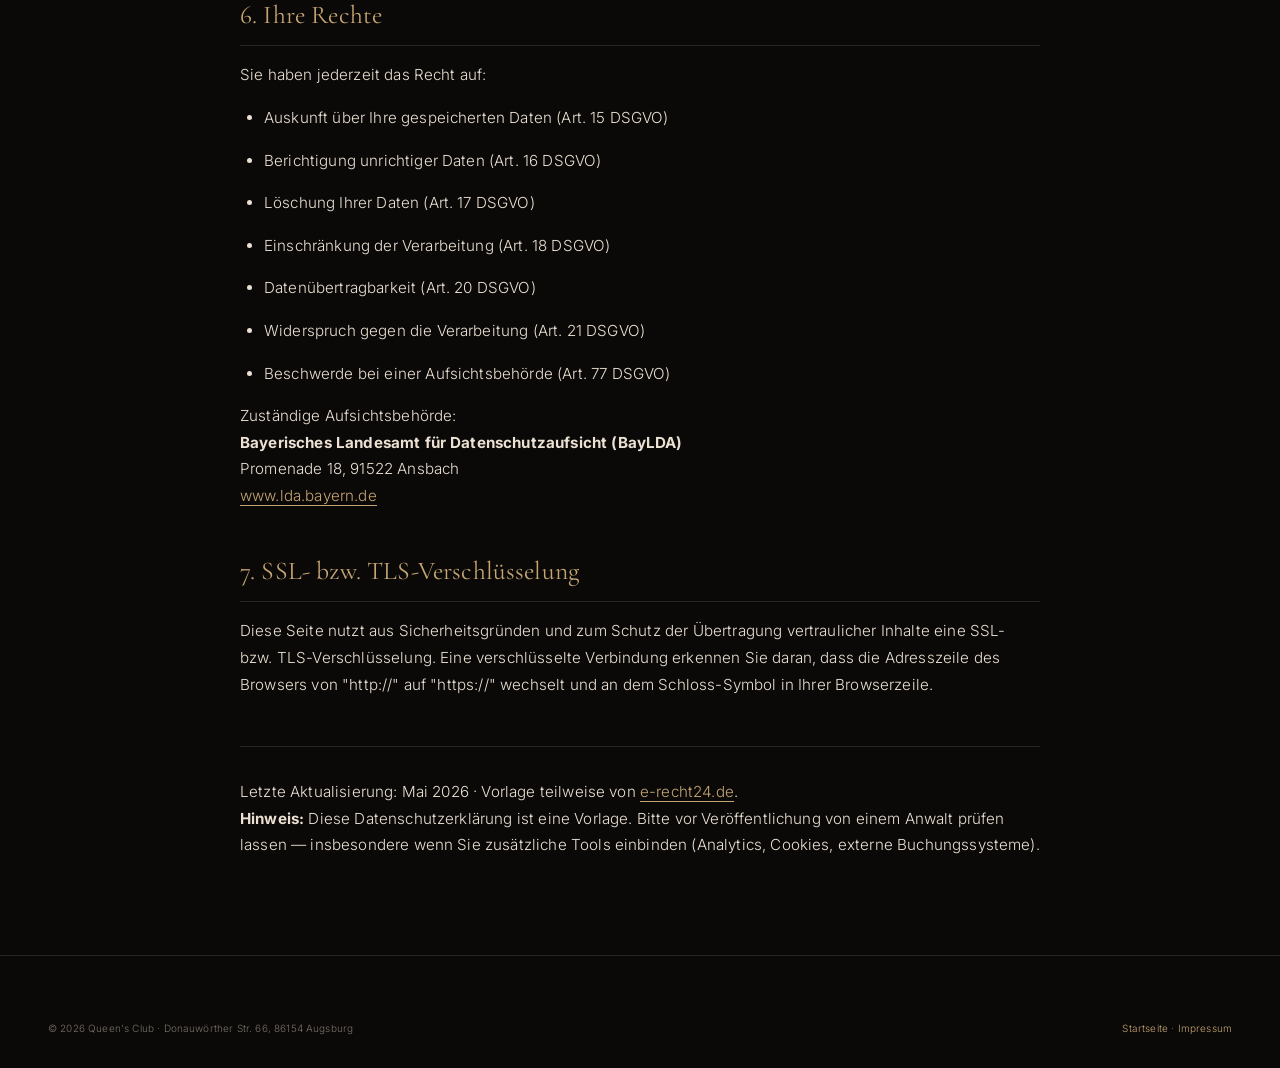
==== commit 765f8371: "Add Queen's Club crown logo (nav, footer, favicon) Co-Authored-By: Claude Opus 4.7 (1M context) <nor" ====
--- a/datenschutz.html
+++ b/datenschutz.html
@@ -7,6 +7,7 @@
   <meta name="description" content="Datenschutzerklärung von Queen's Club, American Style Nagelstudio in Augsburg-Oberhausen." />
   <meta name="theme-color" content="#0a0908" />
   <meta name="robots" content="index, follow" />
+  <link rel="icon" type="image/svg+xml" href="favicon.svg" />
 
   <link rel="preconnect" href="https://fonts.googleapis.com" />
   <link rel="preconnect" href="https://fonts.gstatic.com" crossorigin />
--- a/style.css
+++ b/style.css
@@ -1004,3 +1004,23 @@
 ::-webkit-scrollbar-track { background: var(--bg); }
 ::-webkit-scrollbar-thumb { background: var(--gold); border-radius: 4px; }
 ::-webkit-scrollbar-thumb:hover { background: var(--gold-bright); }
+
+/* ▒▒▒ BRAND LOGO (crown) ▒▒▒ */
+.brand-crown {
+  width: auto;
+  fill: var(--gold);
+  flex: none;
+  transition: fill 0.3s var(--ease-out);
+}
+.nav-brand {
+  display: inline-flex;
+  align-items: center;
+  gap: 0.55rem;
+}
+.nav-brand .brand-crown { height: 1.05em; }
+.nav-brand:hover .brand-crown { fill: var(--gold-bright); }
+.footer-brand .footer-crown {
+  display: block;
+  height: 2.6rem;
+  margin-bottom: 0.7rem;
+}
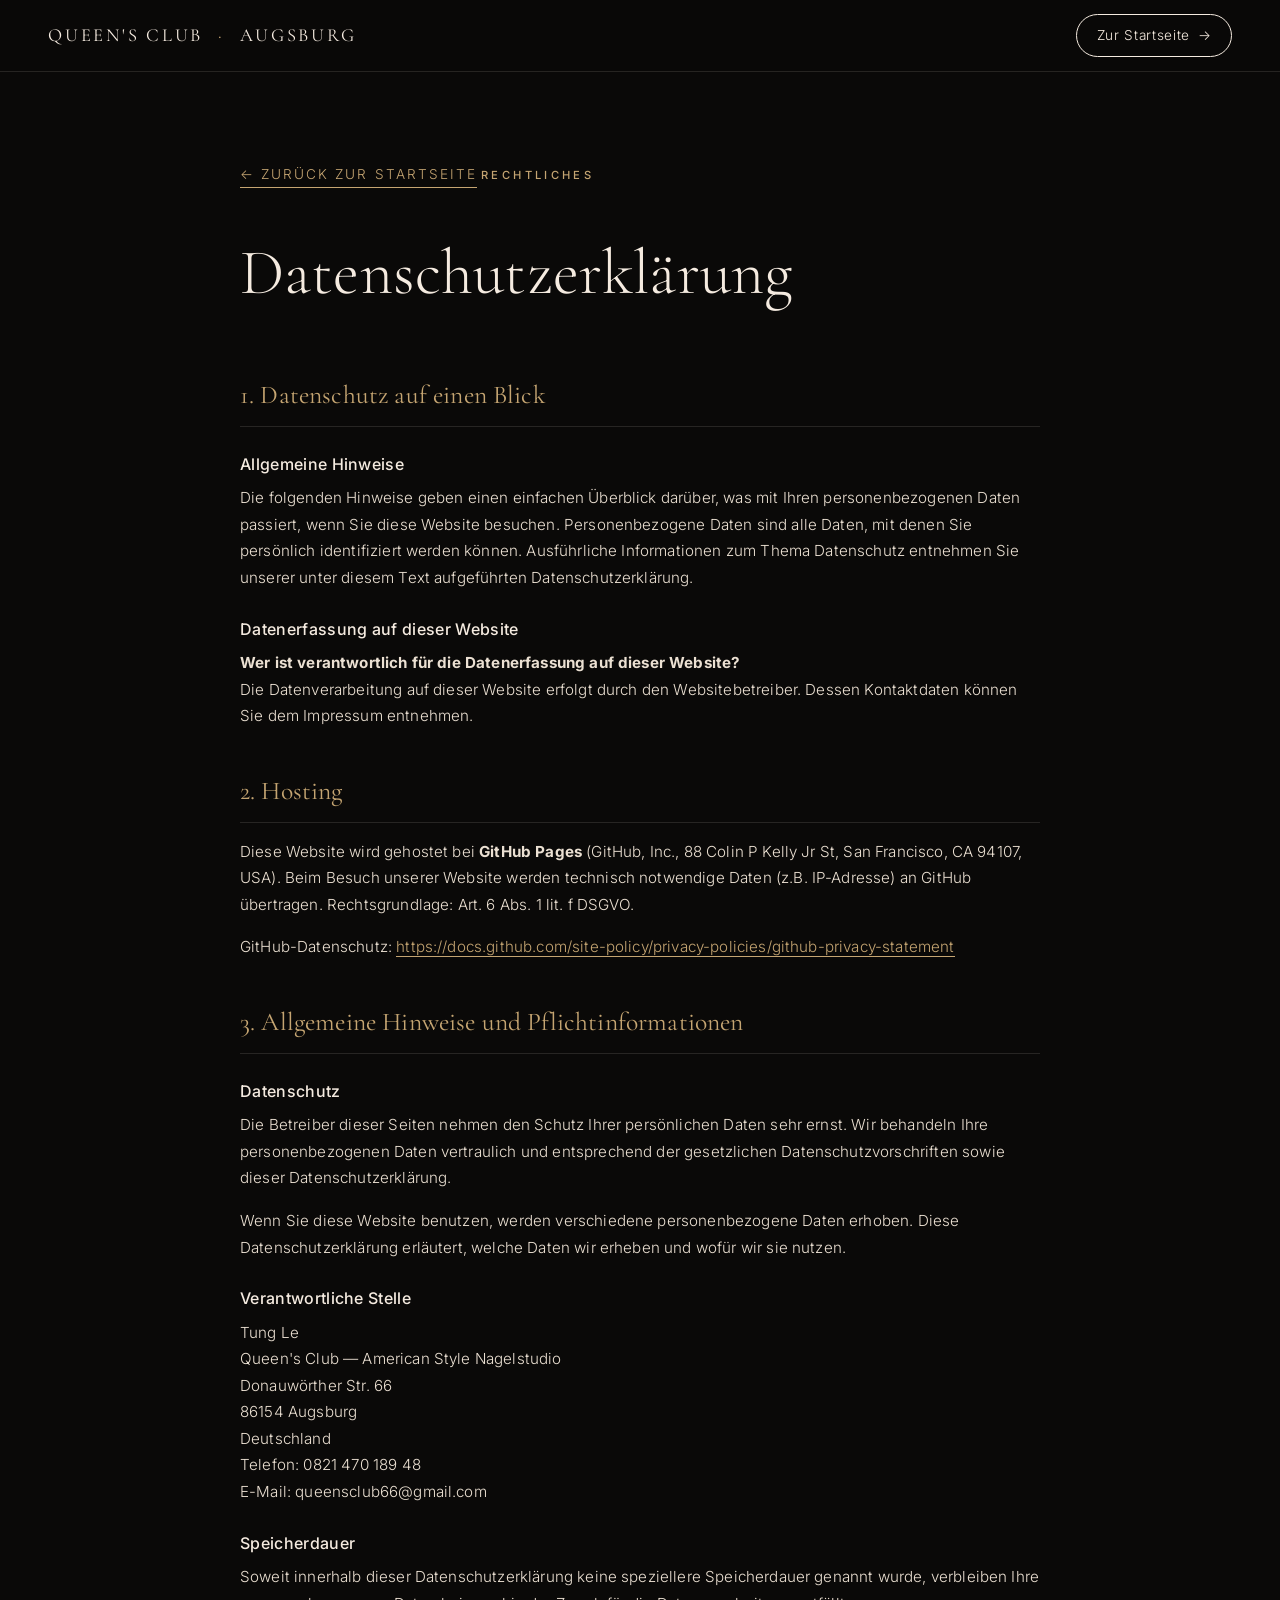
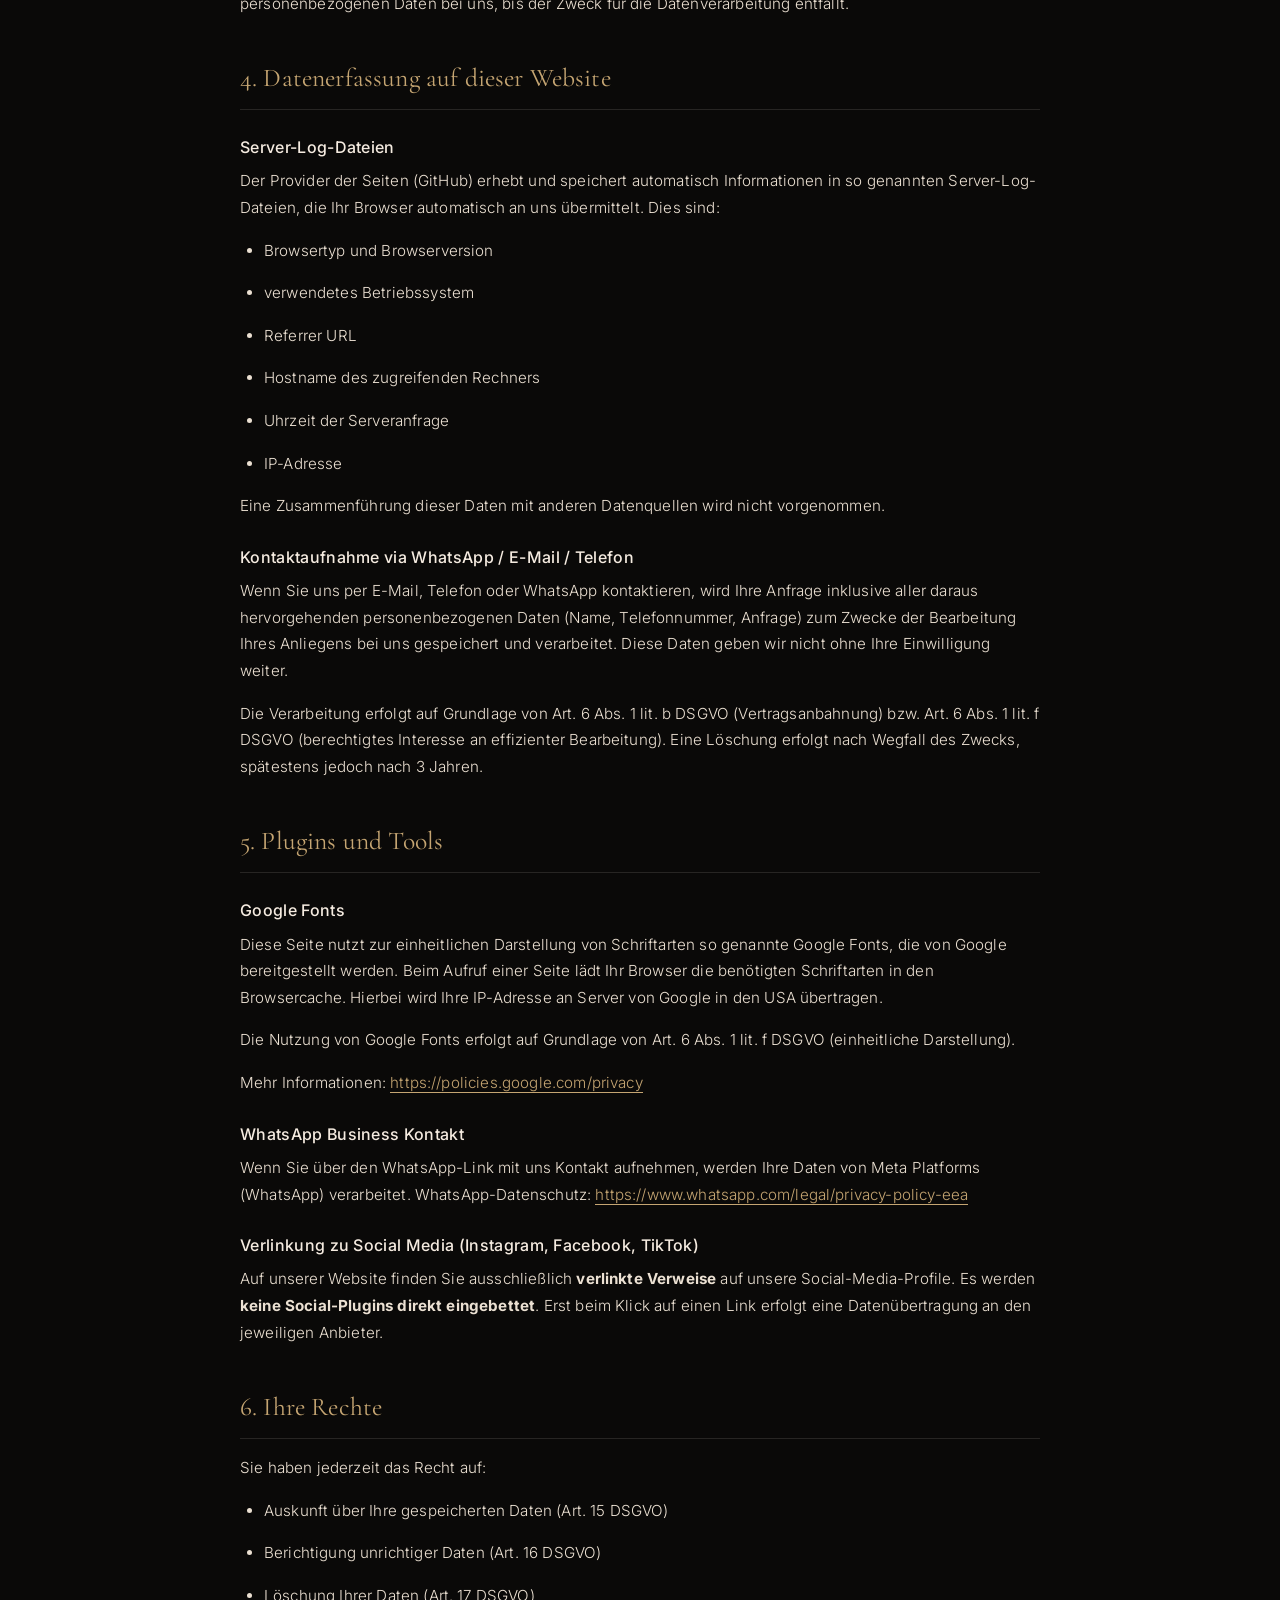
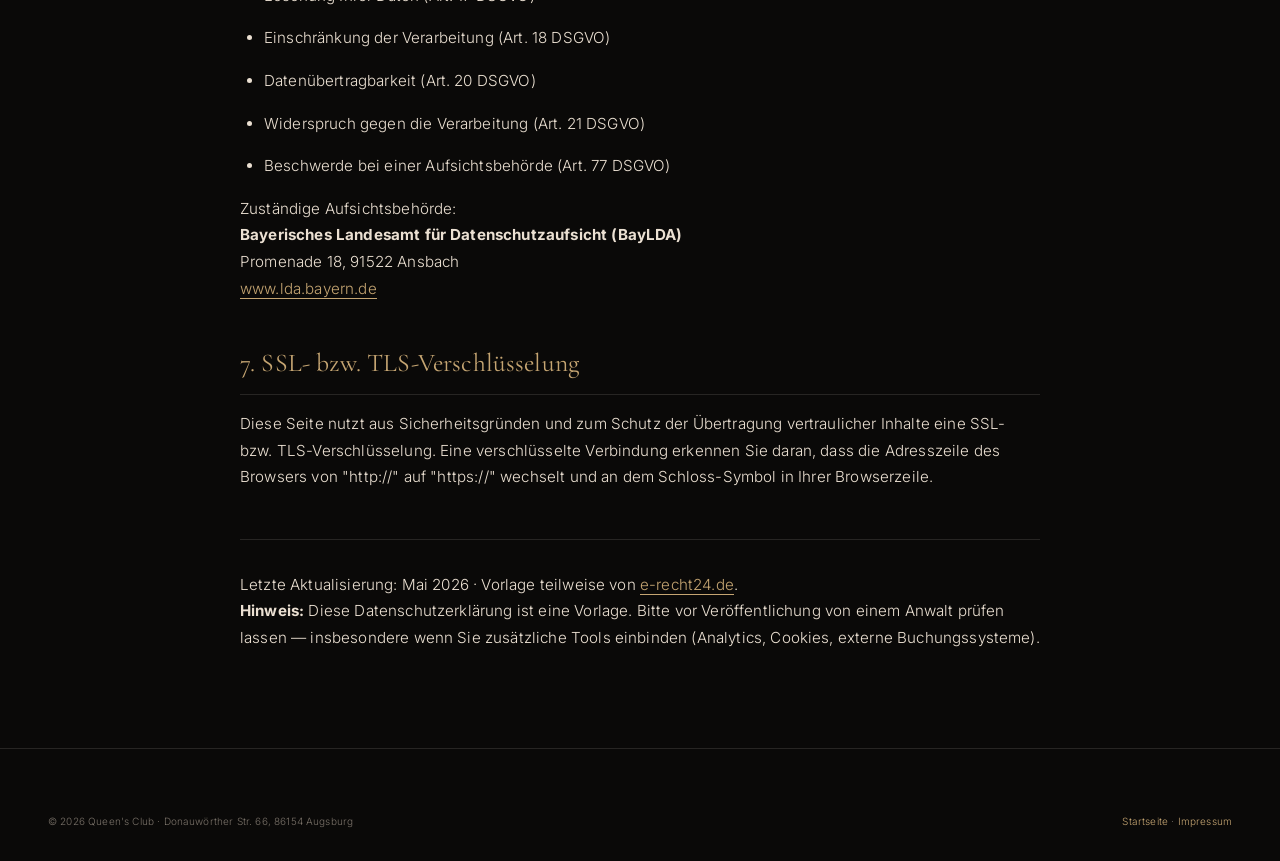
==== commit 18620b96: "Remove Tidio chat widget; make Google Bewertungen stat clickable - Drop Tidio script (index.html) + " ====
--- a/datenschutz.html
+++ b/datenschutz.html
@@ -168,15 +168,6 @@
       Mehr Informationen: <a href="https://policies.google.com/privacy" target="_blank" rel="noopener">https://policies.google.com/privacy</a>
     </p>
 
-    <h3>Tidio Live-Chat</h3>
-    <p>
-      Auf dieser Website kommt das Live-Chat-System "Tidio" der Tidio Poland sp. z o.o., ul. Wielka 6/2, 87-100 Toruń, Polen, zum Einsatz. Sobald Sie den Chat öffnen, werden Nachrichten zwischen Ihnen und uns über die Server von Tidio übermittelt und gespeichert. Erhoben werden ggf. Name, E-Mail, IP-Adresse, Browser-Typ.
-    </p>
-    <p>
-      Rechtsgrundlage: Art. 6 Abs. 1 lit. f DSGVO (berechtigtes Interesse an Kundenkommunikation).<br />
-      Datenschutz Tidio: <a href="https://www.tidio.com/privacy-policy/" target="_blank" rel="noopener">https://www.tidio.com/privacy-policy/</a>
-    </p>
-
     <h3>WhatsApp Business Kontakt</h3>
     <p>
       Wenn Sie über den WhatsApp-Link mit uns Kontakt aufnehmen, werden Ihre Daten von Meta Platforms (WhatsApp) verarbeitet. WhatsApp-Datenschutz: <a href="https://www.whatsapp.com/legal/privacy-policy-eea" target="_blank" rel="noopener">https://www.whatsapp.com/legal/privacy-policy-eea</a>
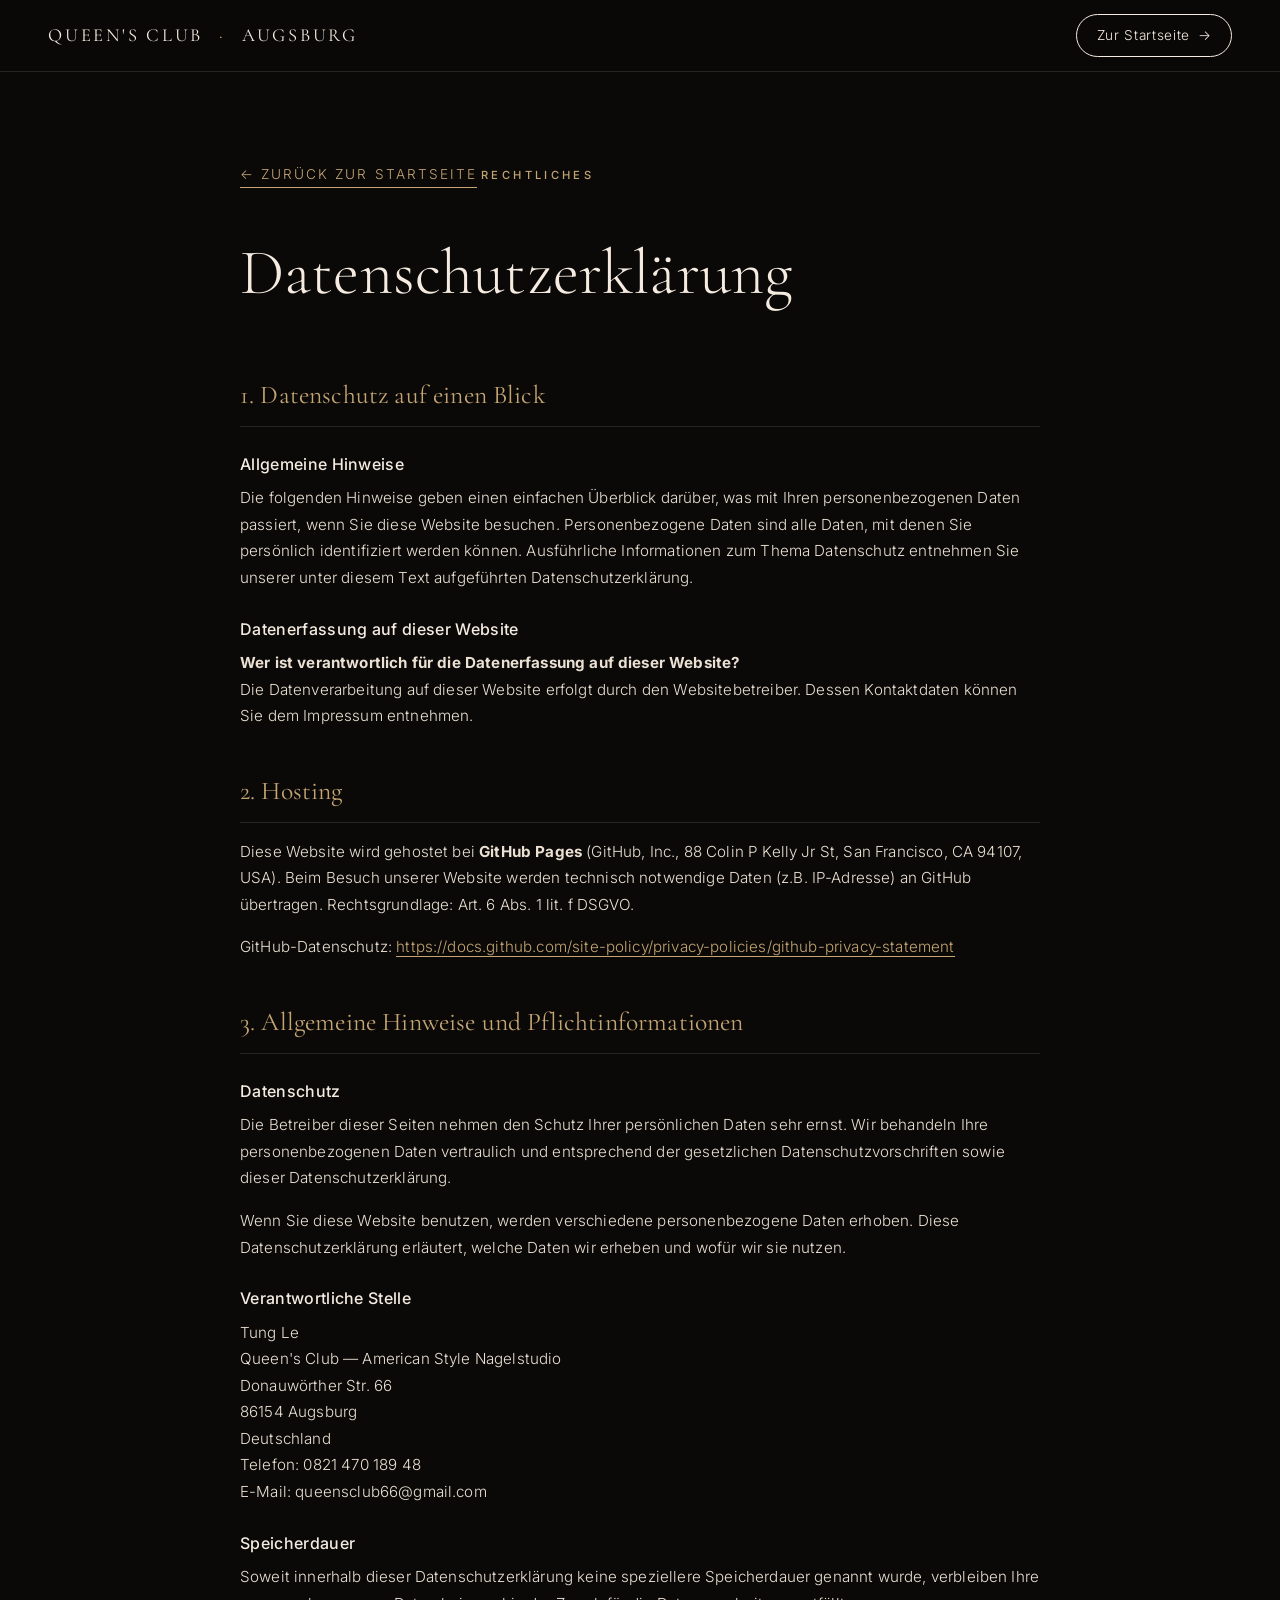
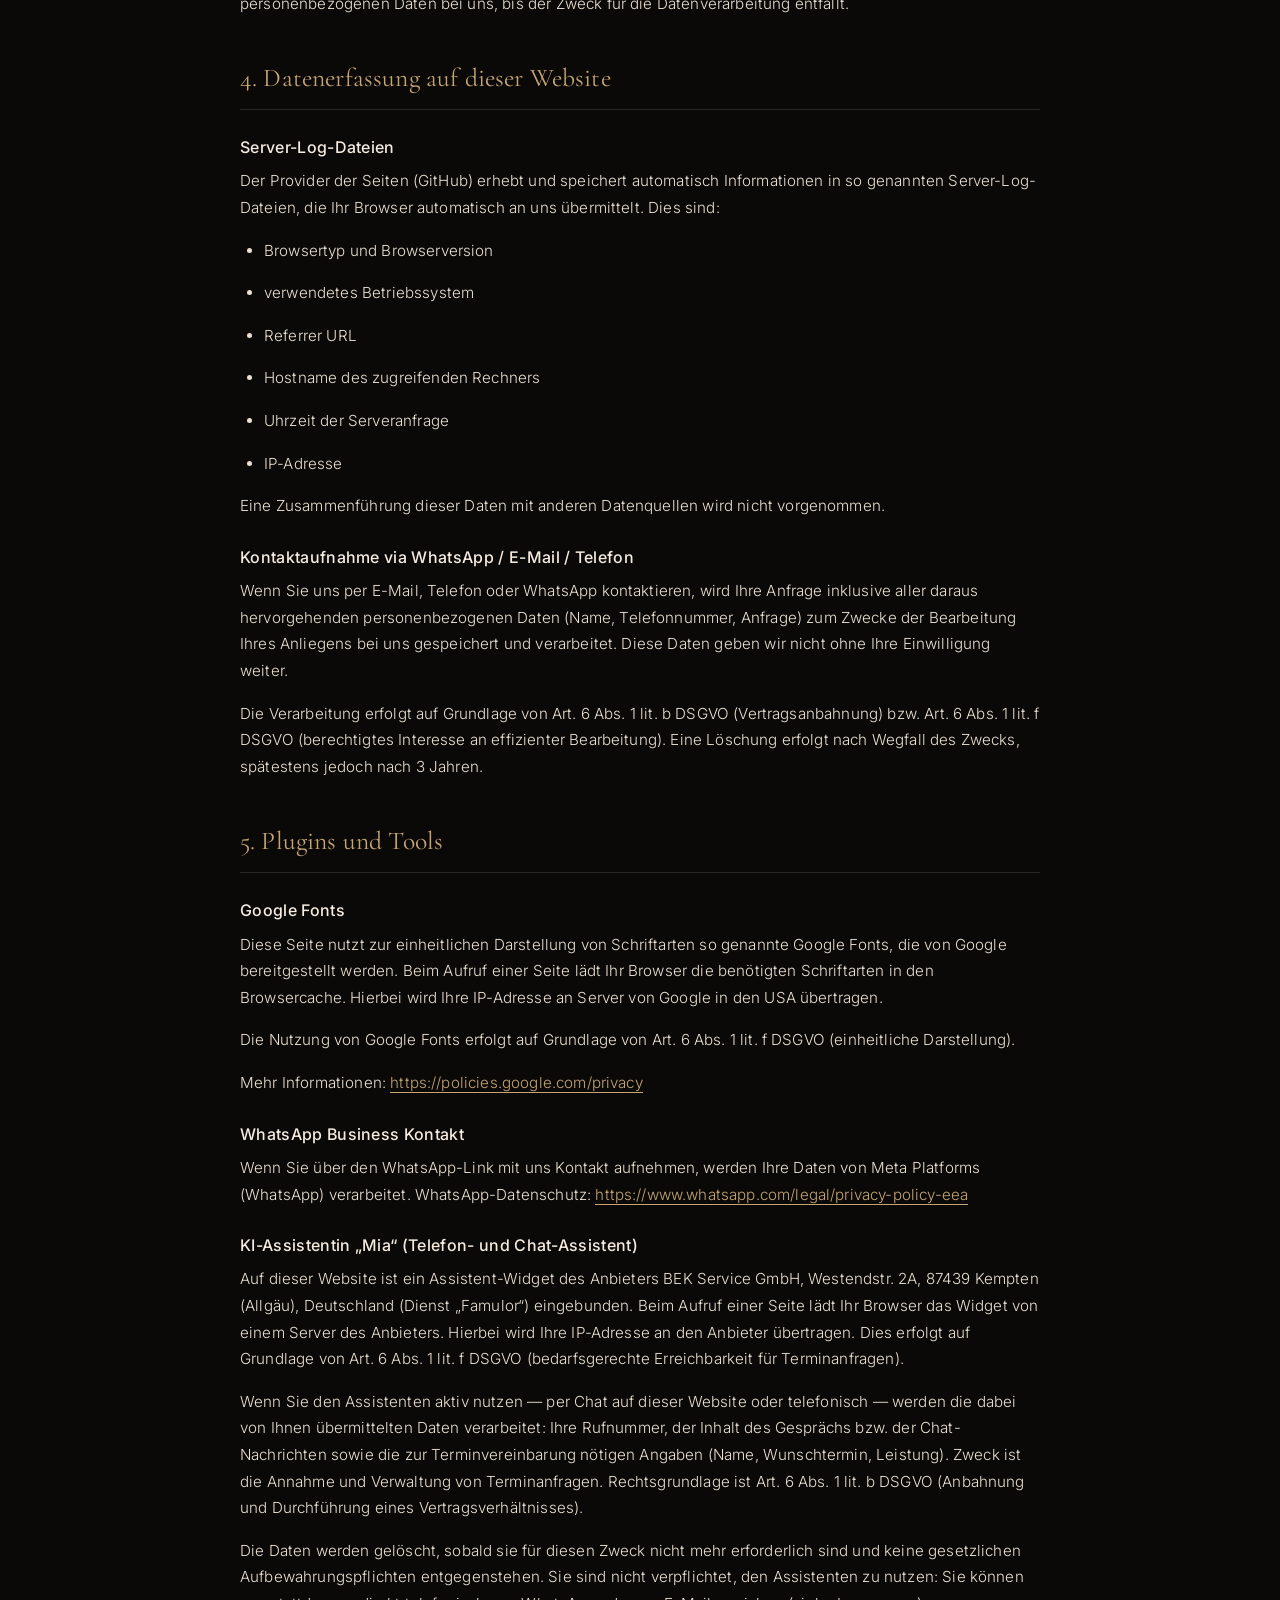
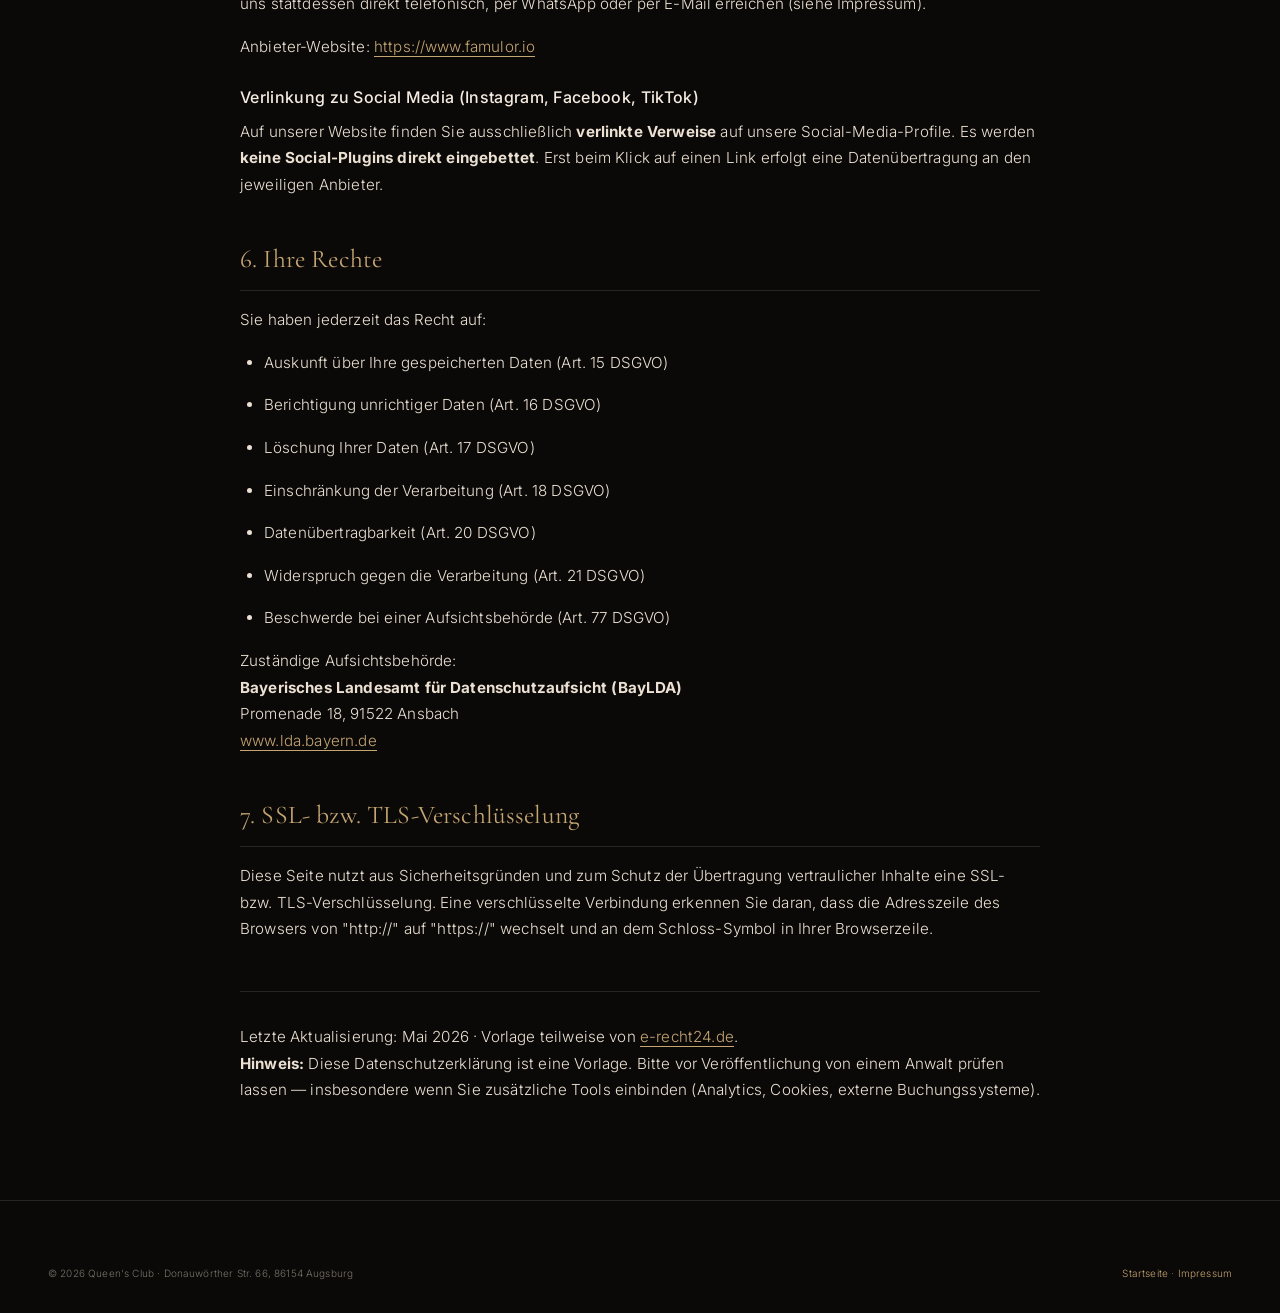
==== commit 6f7932ed: "Datenschutz: khai bao widget KI-Assistentin Mia (Famulor) — truoc do trang khong nhac mot chu Trang " ====
--- a/datenschutz.html
+++ b/datenschutz.html
@@ -173,6 +173,20 @@
       Wenn Sie über den WhatsApp-Link mit uns Kontakt aufnehmen, werden Ihre Daten von Meta Platforms (WhatsApp) verarbeitet. WhatsApp-Datenschutz: <a href="https://www.whatsapp.com/legal/privacy-policy-eea" target="_blank" rel="noopener">https://www.whatsapp.com/legal/privacy-policy-eea</a>
     </p>
 
+    <h3>KI-Assistentin „Mia“ (Telefon- und Chat-Assistent)</h3>
+    <p>
+      Auf dieser Website ist ein Assistent-Widget des Anbieters BEK Service GmbH, Westendstr. 2A, 87439 Kempten (Allgäu), Deutschland (Dienst „Famulor“) eingebunden. Beim Aufruf einer Seite lädt Ihr Browser das Widget von einem Server des Anbieters. Hierbei wird Ihre IP-Adresse an den Anbieter übertragen. Dies erfolgt auf Grundlage von Art. 6 Abs. 1 lit. f DSGVO (bedarfsgerechte Erreichbarkeit für Terminanfragen).
+    </p>
+    <p>
+      Wenn Sie den Assistenten aktiv nutzen — per Chat auf dieser Website oder telefonisch — werden die dabei von Ihnen übermittelten Daten verarbeitet: Ihre Rufnummer, der Inhalt des Gesprächs bzw. der Chat-Nachrichten sowie die zur Terminvereinbarung nötigen Angaben (Name, Wunschtermin, Leistung). Zweck ist die Annahme und Verwaltung von Terminanfragen. Rechtsgrundlage ist Art. 6 Abs. 1 lit. b DSGVO (Anbahnung und Durchführung eines Vertragsverhältnisses).
+    </p>
+    <p>
+      Die Daten werden gelöscht, sobald sie für diesen Zweck nicht mehr erforderlich sind und keine gesetzlichen Aufbewahrungspflichten entgegenstehen. Sie sind nicht verpflichtet, den Assistenten zu nutzen: Sie können uns stattdessen direkt telefonisch, per WhatsApp oder per E-Mail erreichen (siehe Impressum).
+    </p>
+    <p>
+      Anbieter-Website: <a href="https://www.famulor.io" target="_blank" rel="noopener">https://www.famulor.io</a>
+    </p>
+
     <h3>Verlinkung zu Social Media (Instagram, Facebook, TikTok)</h3>
     <p>
       Auf unserer Website finden Sie ausschließlich <strong>verlinkte Verweise</strong> auf unsere Social-Media-Profile. Es werden <strong>keine Social-Plugins direkt eingebettet</strong>. Erst beim Klick auf einen Link erfolgt eine Datenübertragung an den jeweiligen Anbieter.
--- a/style.css
+++ b/style.css
@@ -1005,22 +1005,92 @@
 ::-webkit-scrollbar-thumb { background: var(--gold); border-radius: 4px; }
 ::-webkit-scrollbar-thumb:hover { background: var(--gold-bright); }
 
-/* ▒▒▒ BRAND LOGO (crown) ▒▒▒ */
-.brand-crown {
-  width: auto;
-  fill: var(--gold);
-  flex: none;
-  transition: fill 0.3s var(--ease-out);
-}
+/* ▒▒▒ BRAND LOGO (echtes Queen's Club Logo · gold) ▒▒▒ */
 .nav-brand {
   display: inline-flex;
   align-items: center;
-  gap: 0.55rem;
-}
-.nav-brand .brand-crown { height: 1.05em; }
-.nav-brand:hover .brand-crown { fill: var(--gold-bright); }
-.footer-brand .footer-crown {
+  gap: 0.6rem;
+}
+.brand-logo {
+  height: 2.7rem;
+  width: auto;
+  flex: none;
+  filter: drop-shadow(0 0 7px rgba(197, 165, 114, 0.25));
+  transition: filter 0.4s var(--ease-out), transform 0.5s var(--ease-out);
+}
+.nav-brand:hover .brand-logo {
+  filter: drop-shadow(0 0 14px rgba(217, 189, 135, 0.6));
+  transform: scale(1.06) rotate(-2deg);
+}
+.footer-brand .footer-logo {
   display: block;
-  height: 2.6rem;
-  margin-bottom: 0.7rem;
-}
+  height: 4.4rem;
+  width: auto;
+  margin: 0 auto 0.9rem;
+  filter: drop-shadow(0 0 12px rgba(197, 165, 114, 0.22));
+}
+
+/* Hero showcase logo + gold shimmer (lung linh / pro) */
+.hero-logo-wrap {
+  position: relative;
+  display: inline-block;
+  line-height: 0;
+  margin-bottom: 1.4rem;
+}
+.hero-logo {
+  height: clamp(3rem, 5.5vw, 5rem);
+  width: auto;
+  animation: logoFloat 5.5s ease-in-out infinite;
+}
+@keyframes logoFloat {
+  0%, 100% { transform: translateY(0);     filter: drop-shadow(0 6px 22px rgba(197, 165, 114, 0.30)); }
+  50%      { transform: translateY(-9px);  filter: drop-shadow(0 12px 34px rgba(217, 189, 135, 0.55)); }
+}
+.hero-logo-shine {
+  position: absolute;
+  inset: 0;
+  pointer-events: none;
+  -webkit-mask: url(logo.png) center / contain no-repeat;
+          mask: url(logo.png) center / contain no-repeat;
+  background: linear-gradient(105deg, transparent 38%, rgba(255, 250, 238, 0.9) 50%, transparent 62%);
+  background-size: 280% 100%;
+  background-position: 200% 0;
+  animation: logoShine 4.5s ease-in-out 1.2s infinite;
+  mix-blend-mode: screen;
+}
+@keyframes logoShine {
+  0%        { background-position: 200% 0;  opacity: 0; }
+  12%       { opacity: 1; }
+  55%       { background-position: -120% 0; opacity: 1; }
+  60%, 100% { background-position: -120% 0; opacity: 0; }
+}
+@media (prefers-reduced-motion: reduce) {
+  .hero-logo, .hero-logo-shine { animation: none; }
+}
+
+/* ─────────────────────────────────────────────────────────────────────
+   27.10.2026 — Vung bam cho ngon tay tren dien thoai.
+   Do bang Chromium that o 390px: link tel: cao 17–21px, WhatsApp 18–41px.
+   Google doi >=48px cho vung bam; duoi do la mot nguon mat khach that,
+   va dien thoai la kenh LON NHAT cua tiem (~92 cuoc/thang).
+   Chi noi cho tel: va wa.me, chi tren dien thoai, va KHONG doi khoang
+   dong chu xung quanh (dung inline-flex + align-items nen chu van thang hang).
+   ───────────────────────────────────────────────────────────────────── */
+@media (max-width: 760px) {
+  a[href^="tel:"],
+  a[href*="wa.me"] {
+    display: inline-flex;
+    align-items: center;
+    min-height: 48px;
+    padding: 0 2px;
+    /* gach chan ro hon: tren dien thoai khach phai thay ngay day la cho bam */
+    text-decoration: underline;
+    text-decoration-thickness: 1px;
+    text-underline-offset: 3px;
+  }
+  /* Trong khoi lien he, cho chung thanh mot hang rieng du be de bam */
+  .visit a[href^="tel:"],
+  .visit a[href*="wa.me"] {
+    min-height: 52px;
+  }
+}
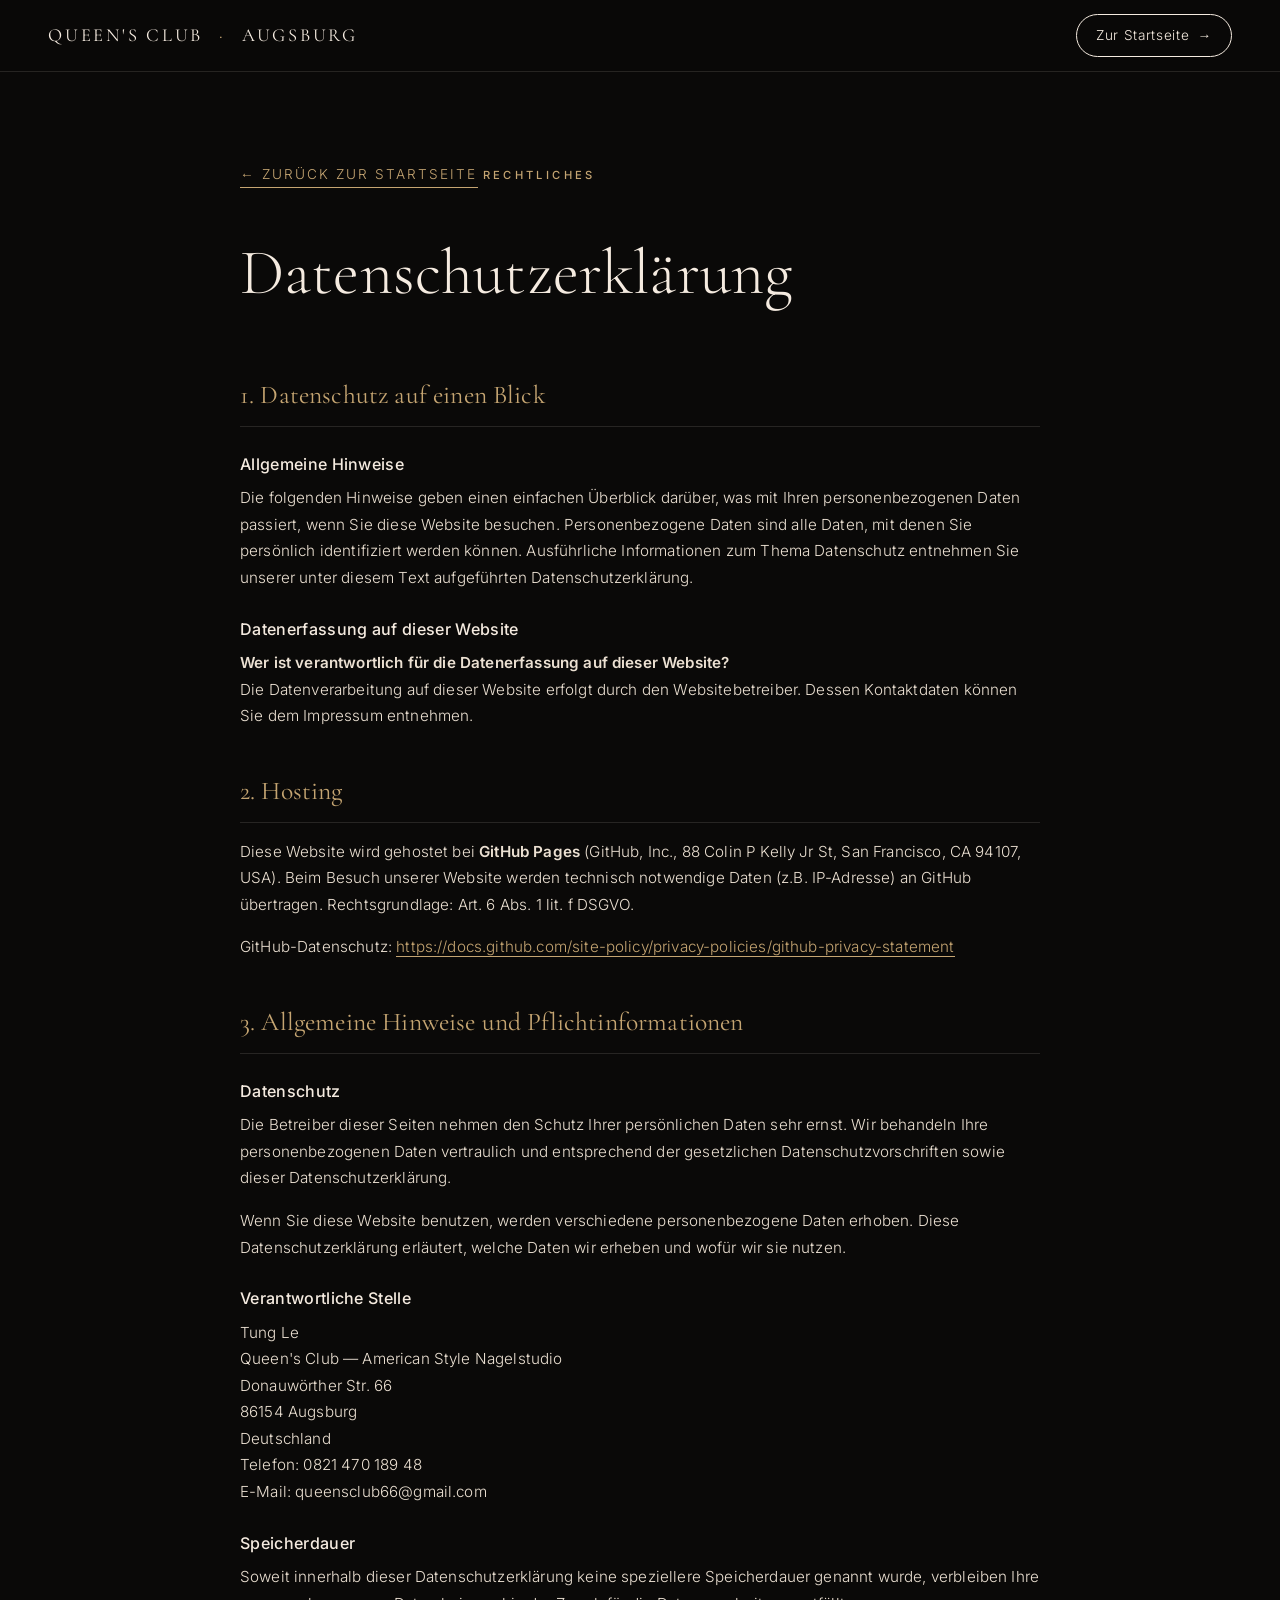
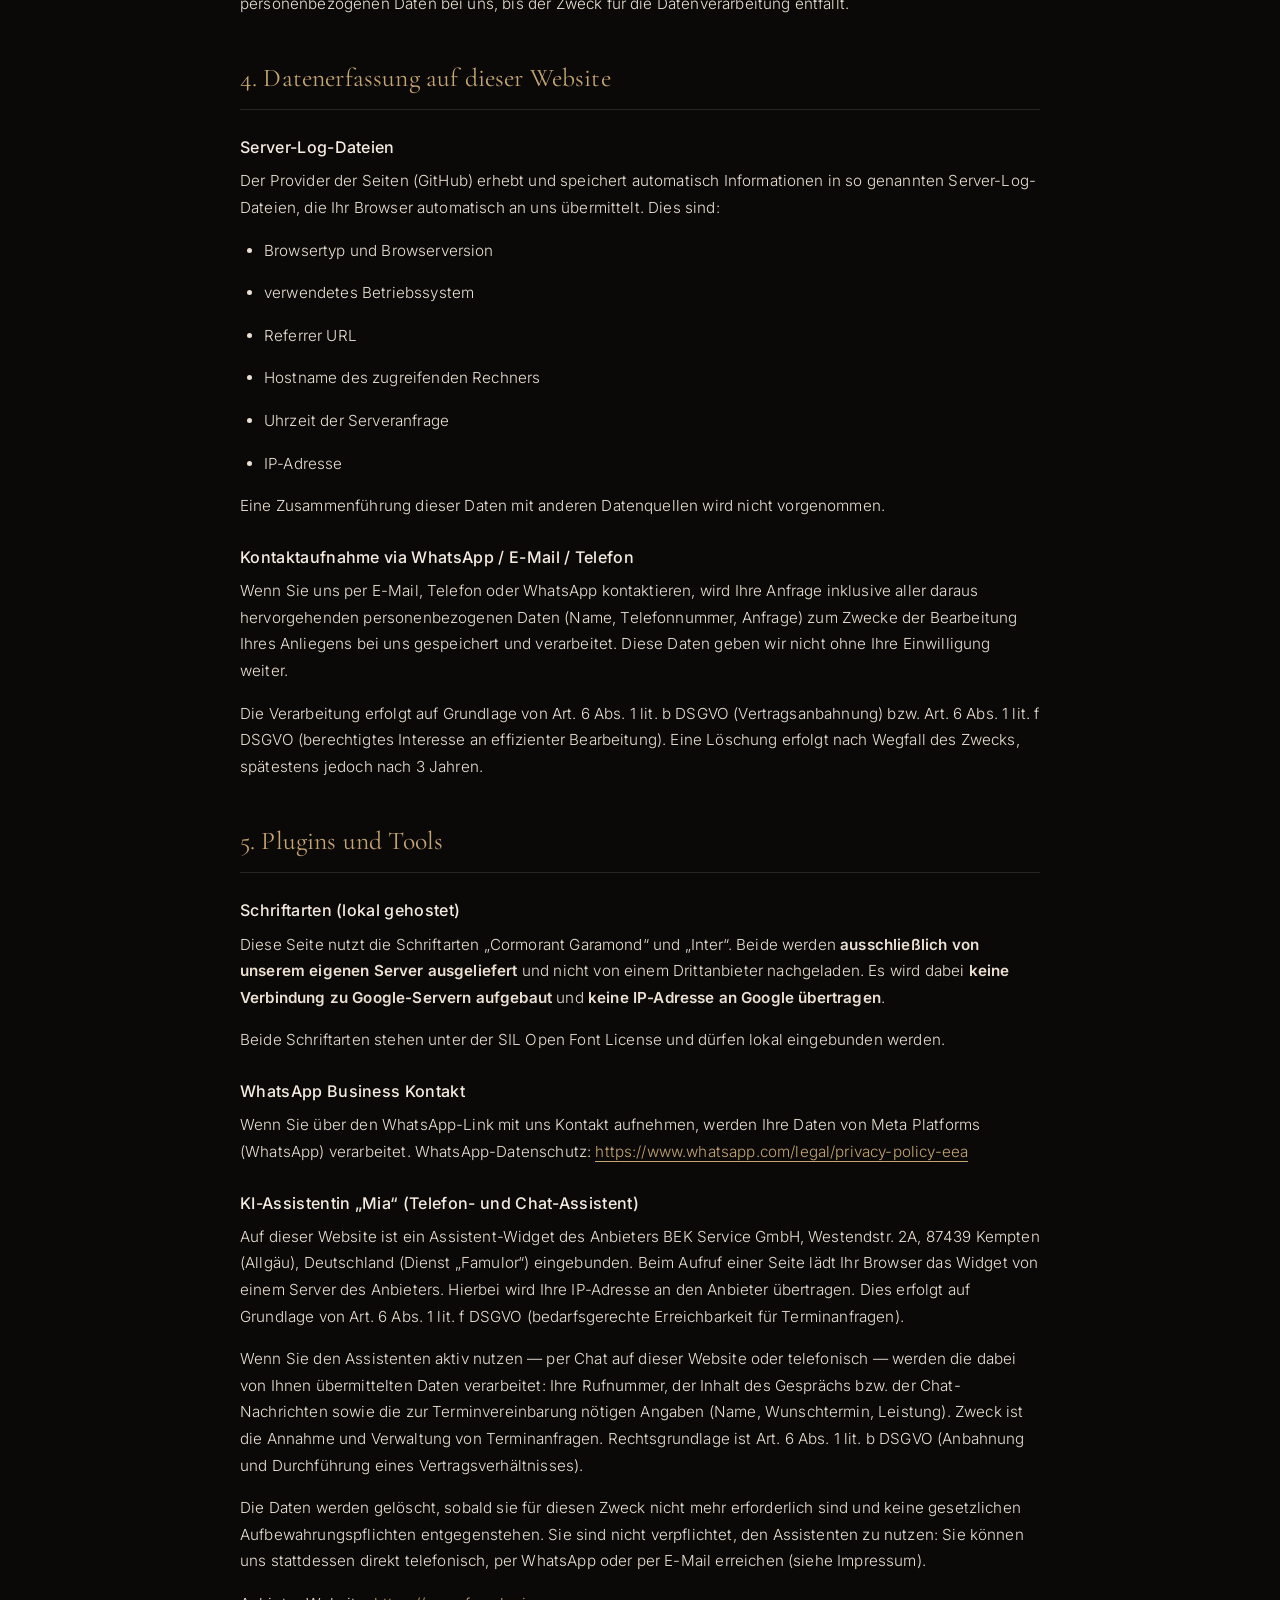
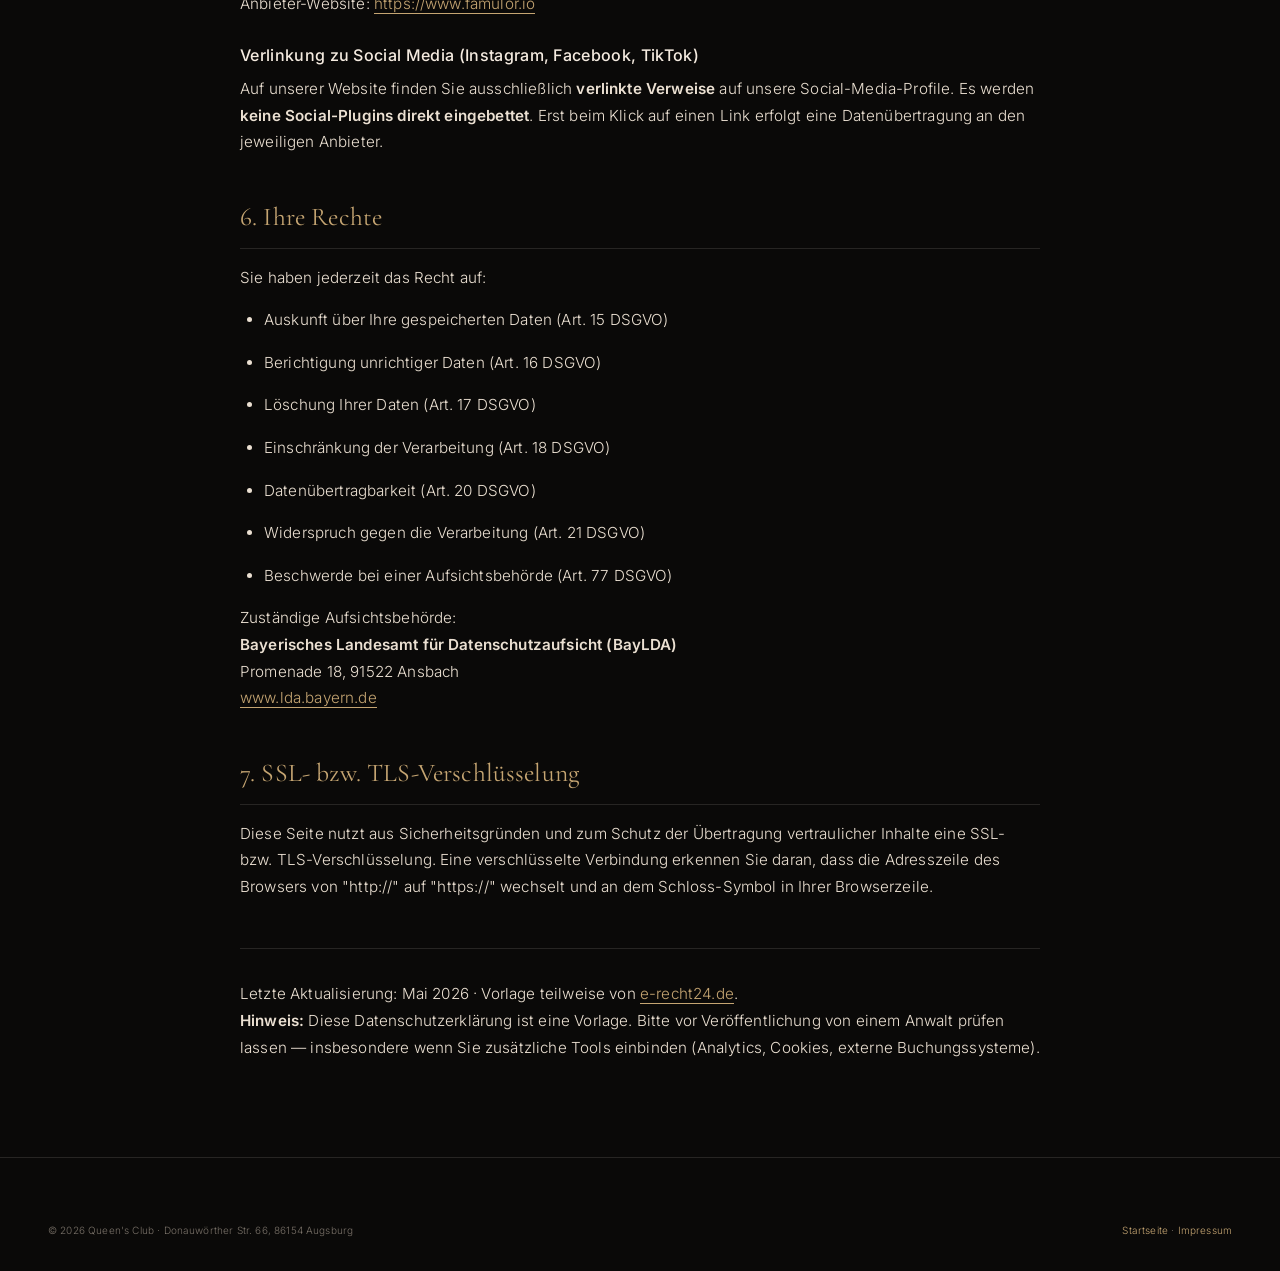
==== commit 25f7dc04: "font: TU CHUA tren may chu tiem — bo han cuoc goi sang fonts.googleapis/gstatic DO TRUOC khi sua, ba" ====
--- a/datenschutz.html
+++ b/datenschutz.html
@@ -9,9 +9,12 @@
   <meta name="robots" content="index, follow" />
   <link rel="icon" type="image/svg+xml" href="favicon.svg" />
 
-  <link rel="preconnect" href="https://fonts.googleapis.com" />
-  <link rel="preconnect" href="https://fonts.gstatic.com" crossorigin />
-  <link href="https://fonts.googleapis.com/css2?family=Cormorant+Garamond:wght@300;400;500;600;700&family=Inter:wght@300;400;500;600&display=swap" rel="stylesheet" />
+  <!-- 07.11.2026 (§173): font TU CHUA tren may chu cua tiem.
+       Truoc day 3 dong o day nap font thang tu fonts.googleapis.com +
+       fonts.gstatic.com => IP cua MOI khach bi gui sang Google TRUOC khi
+       ai kip dong y gi. Da do bang trinh duyet that, khong phai doan.
+       Cormorant Garamond va Inter deu la OFL => tu chua duoc phep. -->
+  <link href="fonts/fonts.css" rel="stylesheet" />
 
   <link rel="stylesheet" href="style.css" />
   <style>
@@ -157,15 +160,15 @@
     </p>
 
     <h2>5. Plugins und Tools</h2>
-    <h3>Google Fonts</h3>
-    <p>
-      Diese Seite nutzt zur einheitlichen Darstellung von Schriftarten so genannte Google Fonts, die von Google bereitgestellt werden. Beim Aufruf einer Seite lädt Ihr Browser die benötigten Schriftarten in den Browsercache. Hierbei wird Ihre IP-Adresse an Server von Google in den USA übertragen.
-    </p>
-    <p>
-      Die Nutzung von Google Fonts erfolgt auf Grundlage von Art. 6 Abs. 1 lit. f DSGVO (einheitliche Darstellung).
-    </p>
-    <p>
-      Mehr Informationen: <a href="https://policies.google.com/privacy" target="_blank" rel="noopener">https://policies.google.com/privacy</a>
+    <h3>Schriftarten (lokal gehostet)</h3>
+    <p>
+      Diese Seite nutzt die Schriftarten „Cormorant Garamond“ und „Inter“. Beide werden
+      <strong>ausschließlich von unserem eigenen Server ausgeliefert</strong> und nicht von einem
+      Drittanbieter nachgeladen. Es wird dabei <strong>keine Verbindung zu Google-Servern
+      aufgebaut</strong> und <strong>keine IP-Adresse an Google übertragen</strong>.
+    </p>
+    <p>
+      Beide Schriftarten stehen unter der SIL Open Font License und dürfen lokal eingebunden werden.
     </p>
 
     <h3>WhatsApp Business Kontakt</h3>
--- a/fonts/fonts.css
+++ b/fonts/fonts.css
@@ -0,0 +1,151 @@
+/* Google Fonts TU CHUA tren may chu cua tiem — 07.11.2026 (§173).
+   Truoc: ca 3 trang nap font thang tu fonts.googleapis.com +
+   fonts.gstatic.com => IP cua MOI khach duoc gui sang Google truoc khi
+   ai kip dong y gi. Tu chua thi chuyen do khong xay ra nua.
+   Cormorant Garamond va Inter deu la OFL => tu chua duoc phep.
+   File nay do tools/../tai_font.py sinh ra; dung sua tay. */
+
+@font-face {
+  font-family: 'Cormorant Garamond';
+  font-style: normal;
+  font-weight: 300;
+  font-display: swap;
+  src: url(CormorantGaramond-300-latin-ext.woff2) format('woff2');
+  unicode-range: U+0100-02BA, U+02BD-02C5, U+02C7-02CC, U+02CE-02D7, U+02DD-02FF, U+0304, U+0308, U+0329, U+1D00-1DBF, U+1E00-1E9F, U+1EF2-1EFF, U+2020, U+20A0-20AB, U+20AD-20C4, U+2113, U+2C60-2C7F, U+A720-A7FF;
+}
+@font-face {
+  font-family: 'Cormorant Garamond';
+  font-style: normal;
+  font-weight: 300;
+  font-display: swap;
+  src: url(CormorantGaramond-300-latin.woff2) format('woff2');
+  unicode-range: U+0000-00FF, U+0131, U+0152-0153, U+02BB-02BC, U+02C6, U+02DA, U+02DC, U+0304, U+0308, U+0329, U+2000-206F, U+20AC, U+2122, U+2191, U+2193, U+2212, U+2215, U+FEFF, U+FFFD;
+}
+@font-face {
+  font-family: 'Cormorant Garamond';
+  font-style: normal;
+  font-weight: 400;
+  font-display: swap;
+  src: url(CormorantGaramond-400-latin-ext.woff2) format('woff2');
+  unicode-range: U+0100-02BA, U+02BD-02C5, U+02C7-02CC, U+02CE-02D7, U+02DD-02FF, U+0304, U+0308, U+0329, U+1D00-1DBF, U+1E00-1E9F, U+1EF2-1EFF, U+2020, U+20A0-20AB, U+20AD-20C4, U+2113, U+2C60-2C7F, U+A720-A7FF;
+}
+@font-face {
+  font-family: 'Cormorant Garamond';
+  font-style: normal;
+  font-weight: 400;
+  font-display: swap;
+  src: url(CormorantGaramond-400-latin.woff2) format('woff2');
+  unicode-range: U+0000-00FF, U+0131, U+0152-0153, U+02BB-02BC, U+02C6, U+02DA, U+02DC, U+0304, U+0308, U+0329, U+2000-206F, U+20AC, U+2122, U+2191, U+2193, U+2212, U+2215, U+FEFF, U+FFFD;
+}
+@font-face {
+  font-family: 'Cormorant Garamond';
+  font-style: normal;
+  font-weight: 500;
+  font-display: swap;
+  src: url(CormorantGaramond-500-latin-ext.woff2) format('woff2');
+  unicode-range: U+0100-02BA, U+02BD-02C5, U+02C7-02CC, U+02CE-02D7, U+02DD-02FF, U+0304, U+0308, U+0329, U+1D00-1DBF, U+1E00-1E9F, U+1EF2-1EFF, U+2020, U+20A0-20AB, U+20AD-20C4, U+2113, U+2C60-2C7F, U+A720-A7FF;
+}
+@font-face {
+  font-family: 'Cormorant Garamond';
+  font-style: normal;
+  font-weight: 500;
+  font-display: swap;
+  src: url(CormorantGaramond-500-latin.woff2) format('woff2');
+  unicode-range: U+0000-00FF, U+0131, U+0152-0153, U+02BB-02BC, U+02C6, U+02DA, U+02DC, U+0304, U+0308, U+0329, U+2000-206F, U+20AC, U+2122, U+2191, U+2193, U+2212, U+2215, U+FEFF, U+FFFD;
+}
+@font-face {
+  font-family: 'Cormorant Garamond';
+  font-style: normal;
+  font-weight: 600;
+  font-display: swap;
+  src: url(CormorantGaramond-600-latin-ext.woff2) format('woff2');
+  unicode-range: U+0100-02BA, U+02BD-02C5, U+02C7-02CC, U+02CE-02D7, U+02DD-02FF, U+0304, U+0308, U+0329, U+1D00-1DBF, U+1E00-1E9F, U+1EF2-1EFF, U+2020, U+20A0-20AB, U+20AD-20C4, U+2113, U+2C60-2C7F, U+A720-A7FF;
+}
+@font-face {
+  font-family: 'Cormorant Garamond';
+  font-style: normal;
+  font-weight: 600;
+  font-display: swap;
+  src: url(CormorantGaramond-600-latin.woff2) format('woff2');
+  unicode-range: U+0000-00FF, U+0131, U+0152-0153, U+02BB-02BC, U+02C6, U+02DA, U+02DC, U+0304, U+0308, U+0329, U+2000-206F, U+20AC, U+2122, U+2191, U+2193, U+2212, U+2215, U+FEFF, U+FFFD;
+}
+@font-face {
+  font-family: 'Cormorant Garamond';
+  font-style: normal;
+  font-weight: 700;
+  font-display: swap;
+  src: url(CormorantGaramond-700-latin-ext.woff2) format('woff2');
+  unicode-range: U+0100-02BA, U+02BD-02C5, U+02C7-02CC, U+02CE-02D7, U+02DD-02FF, U+0304, U+0308, U+0329, U+1D00-1DBF, U+1E00-1E9F, U+1EF2-1EFF, U+2020, U+20A0-20AB, U+20AD-20C4, U+2113, U+2C60-2C7F, U+A720-A7FF;
+}
+@font-face {
+  font-family: 'Cormorant Garamond';
+  font-style: normal;
+  font-weight: 700;
+  font-display: swap;
+  src: url(CormorantGaramond-700-latin.woff2) format('woff2');
+  unicode-range: U+0000-00FF, U+0131, U+0152-0153, U+02BB-02BC, U+02C6, U+02DA, U+02DC, U+0304, U+0308, U+0329, U+2000-206F, U+20AC, U+2122, U+2191, U+2193, U+2212, U+2215, U+FEFF, U+FFFD;
+}
+@font-face {
+  font-family: 'Inter';
+  font-style: normal;
+  font-weight: 300;
+  font-display: swap;
+  src: url(Inter-300-latin-ext.woff2) format('woff2');
+  unicode-range: U+0100-02BA, U+02BD-02C5, U+02C7-02CC, U+02CE-02D7, U+02DD-02FF, U+0304, U+0308, U+0329, U+1D00-1DBF, U+1E00-1E9F, U+1EF2-1EFF, U+2020, U+20A0-20AB, U+20AD-20C4, U+2113, U+2C60-2C7F, U+A720-A7FF;
+}
+@font-face {
+  font-family: 'Inter';
+  font-style: normal;
+  font-weight: 300;
+  font-display: swap;
+  src: url(Inter-300-latin.woff2) format('woff2');
+  unicode-range: U+0000-00FF, U+0131, U+0152-0153, U+02BB-02BC, U+02C6, U+02DA, U+02DC, U+0304, U+0308, U+0329, U+2000-206F, U+20AC, U+2122, U+2191, U+2193, U+2212, U+2215, U+FEFF, U+FFFD;
+}
+@font-face {
+  font-family: 'Inter';
+  font-style: normal;
+  font-weight: 400;
+  font-display: swap;
+  src: url(Inter-400-latin-ext.woff2) format('woff2');
+  unicode-range: U+0100-02BA, U+02BD-02C5, U+02C7-02CC, U+02CE-02D7, U+02DD-02FF, U+0304, U+0308, U+0329, U+1D00-1DBF, U+1E00-1E9F, U+1EF2-1EFF, U+2020, U+20A0-20AB, U+20AD-20C4, U+2113, U+2C60-2C7F, U+A720-A7FF;
+}
+@font-face {
+  font-family: 'Inter';
+  font-style: normal;
+  font-weight: 400;
+  font-display: swap;
+  src: url(Inter-400-latin.woff2) format('woff2');
+  unicode-range: U+0000-00FF, U+0131, U+0152-0153, U+02BB-02BC, U+02C6, U+02DA, U+02DC, U+0304, U+0308, U+0329, U+2000-206F, U+20AC, U+2122, U+2191, U+2193, U+2212, U+2215, U+FEFF, U+FFFD;
+}
+@font-face {
+  font-family: 'Inter';
+  font-style: normal;
+  font-weight: 500;
+  font-display: swap;
+  src: url(Inter-500-latin-ext.woff2) format('woff2');
+  unicode-range: U+0100-02BA, U+02BD-02C5, U+02C7-02CC, U+02CE-02D7, U+02DD-02FF, U+0304, U+0308, U+0329, U+1D00-1DBF, U+1E00-1E9F, U+1EF2-1EFF, U+2020, U+20A0-20AB, U+20AD-20C4, U+2113, U+2C60-2C7F, U+A720-A7FF;
+}
+@font-face {
+  font-family: 'Inter';
+  font-style: normal;
+  font-weight: 500;
+  font-display: swap;
+  src: url(Inter-500-latin.woff2) format('woff2');
+  unicode-range: U+0000-00FF, U+0131, U+0152-0153, U+02BB-02BC, U+02C6, U+02DA, U+02DC, U+0304, U+0308, U+0329, U+2000-206F, U+20AC, U+2122, U+2191, U+2193, U+2212, U+2215, U+FEFF, U+FFFD;
+}
+@font-face {
+  font-family: 'Inter';
+  font-style: normal;
+  font-weight: 600;
+  font-display: swap;
+  src: url(Inter-600-latin-ext.woff2) format('woff2');
+  unicode-range: U+0100-02BA, U+02BD-02C5, U+02C7-02CC, U+02CE-02D7, U+02DD-02FF, U+0304, U+0308, U+0329, U+1D00-1DBF, U+1E00-1E9F, U+1EF2-1EFF, U+2020, U+20A0-20AB, U+20AD-20C4, U+2113, U+2C60-2C7F, U+A720-A7FF;
+}
+@font-face {
+  font-family: 'Inter';
+  font-style: normal;
+  font-weight: 600;
+  font-display: swap;
+  src: url(Inter-600-latin.woff2) format('woff2');
+  unicode-range: U+0000-00FF, U+0131, U+0152-0153, U+02BB-02BC, U+02C6, U+02DA, U+02DC, U+0304, U+0308, U+0329, U+2000-206F, U+20AC, U+2122, U+2191, U+2193, U+2212, U+2215, U+FEFF, U+FFFD;
+}
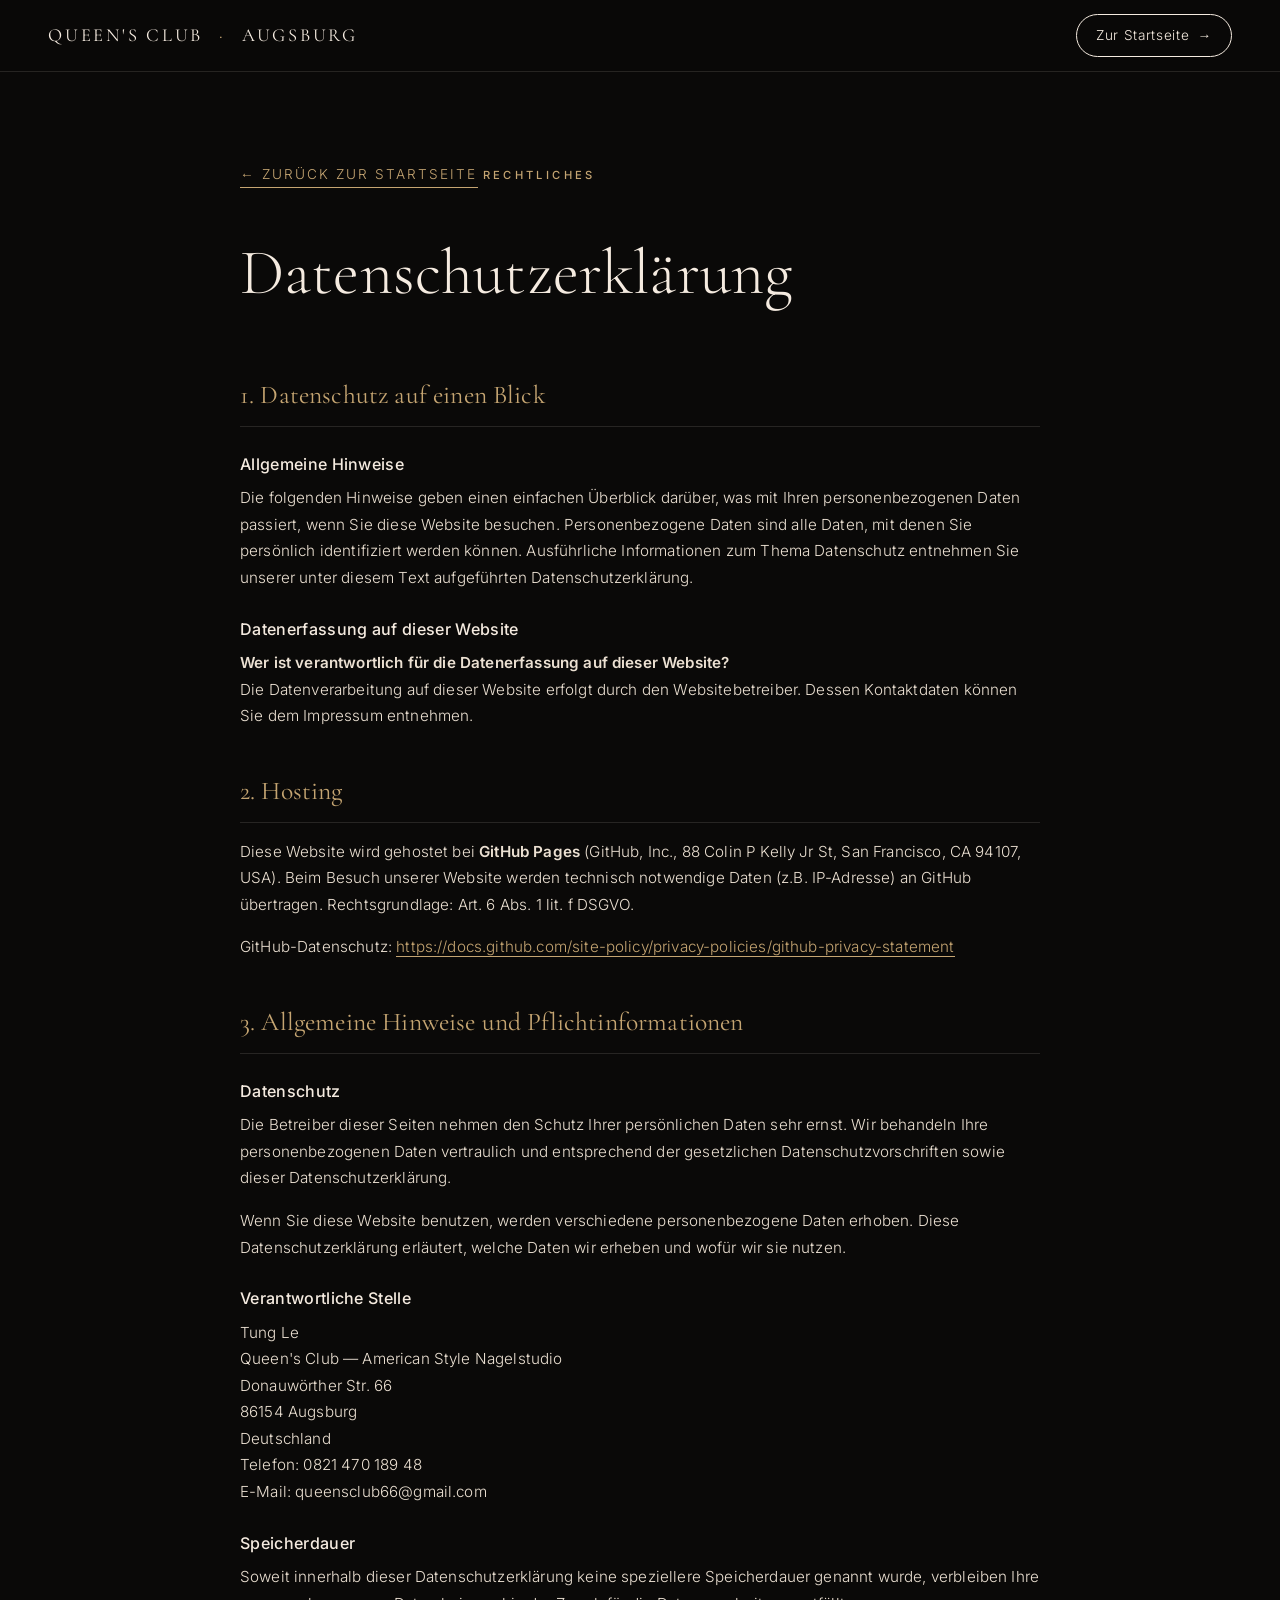
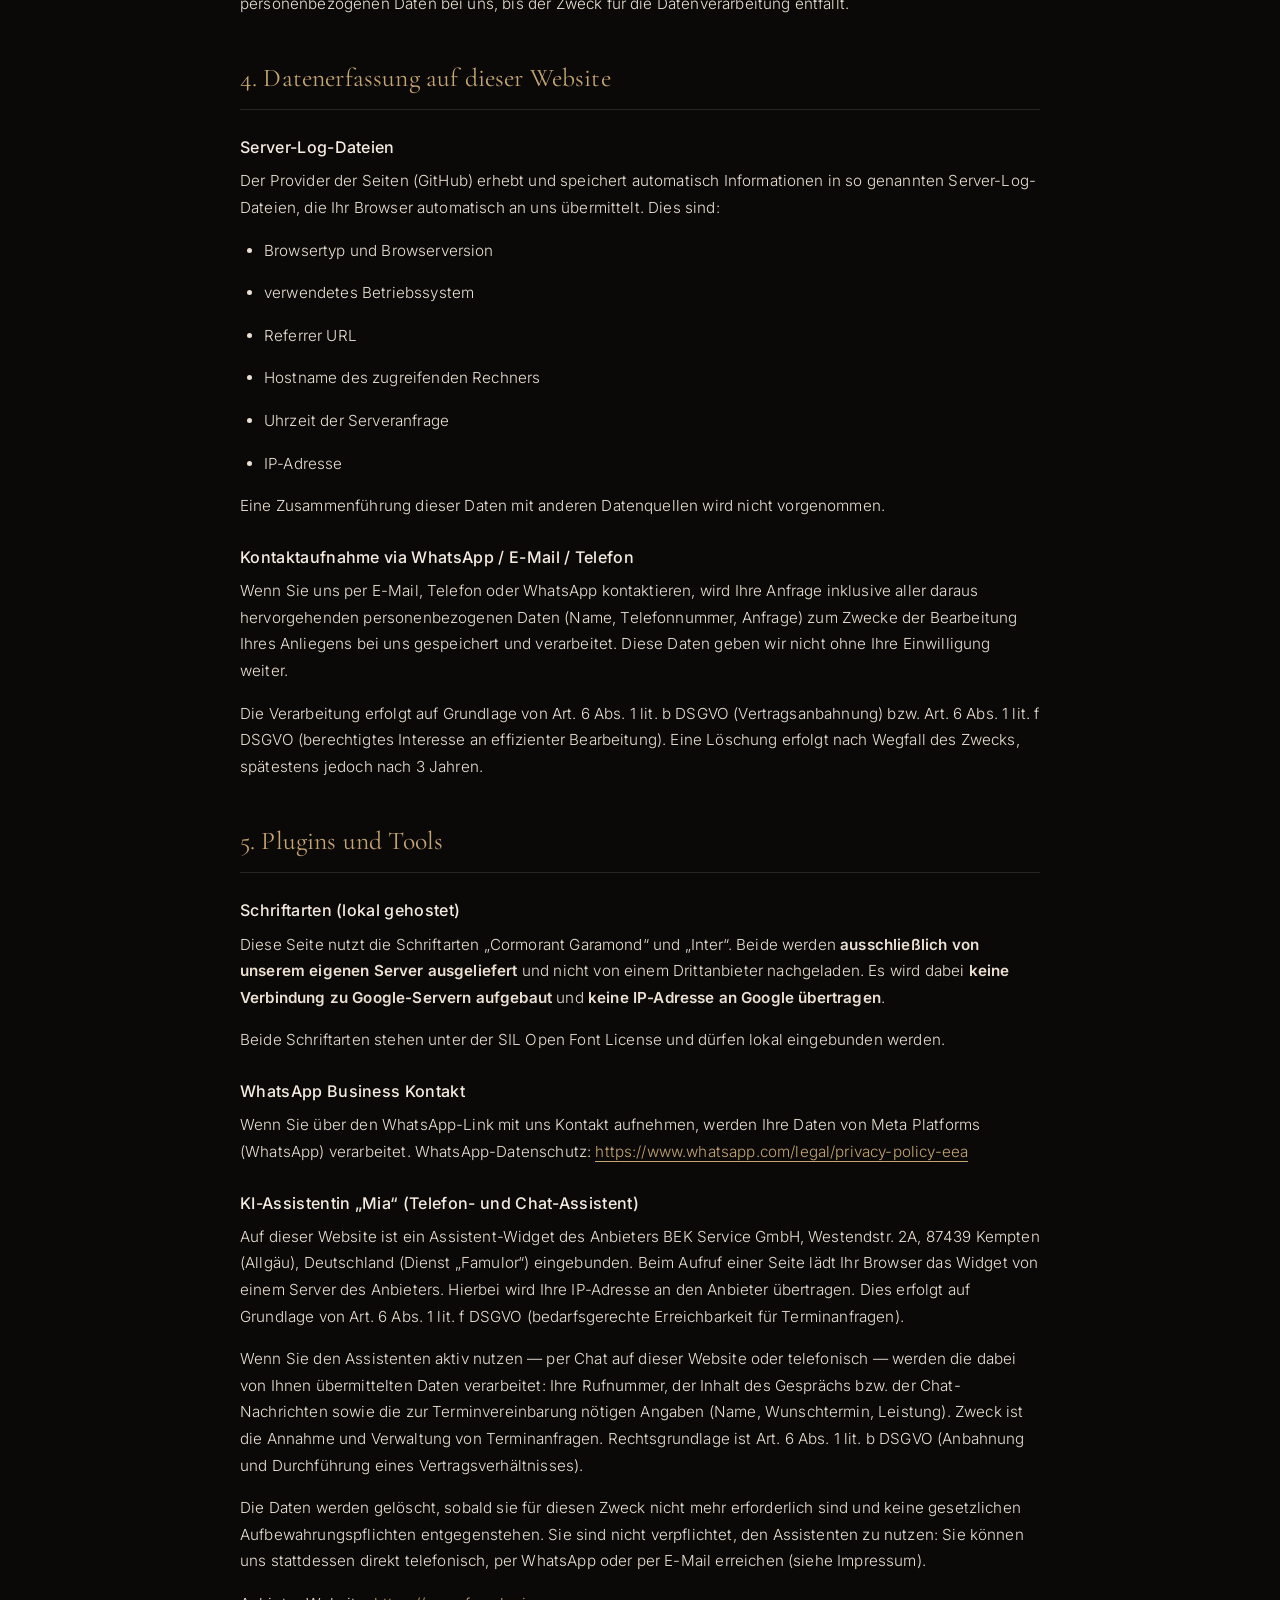
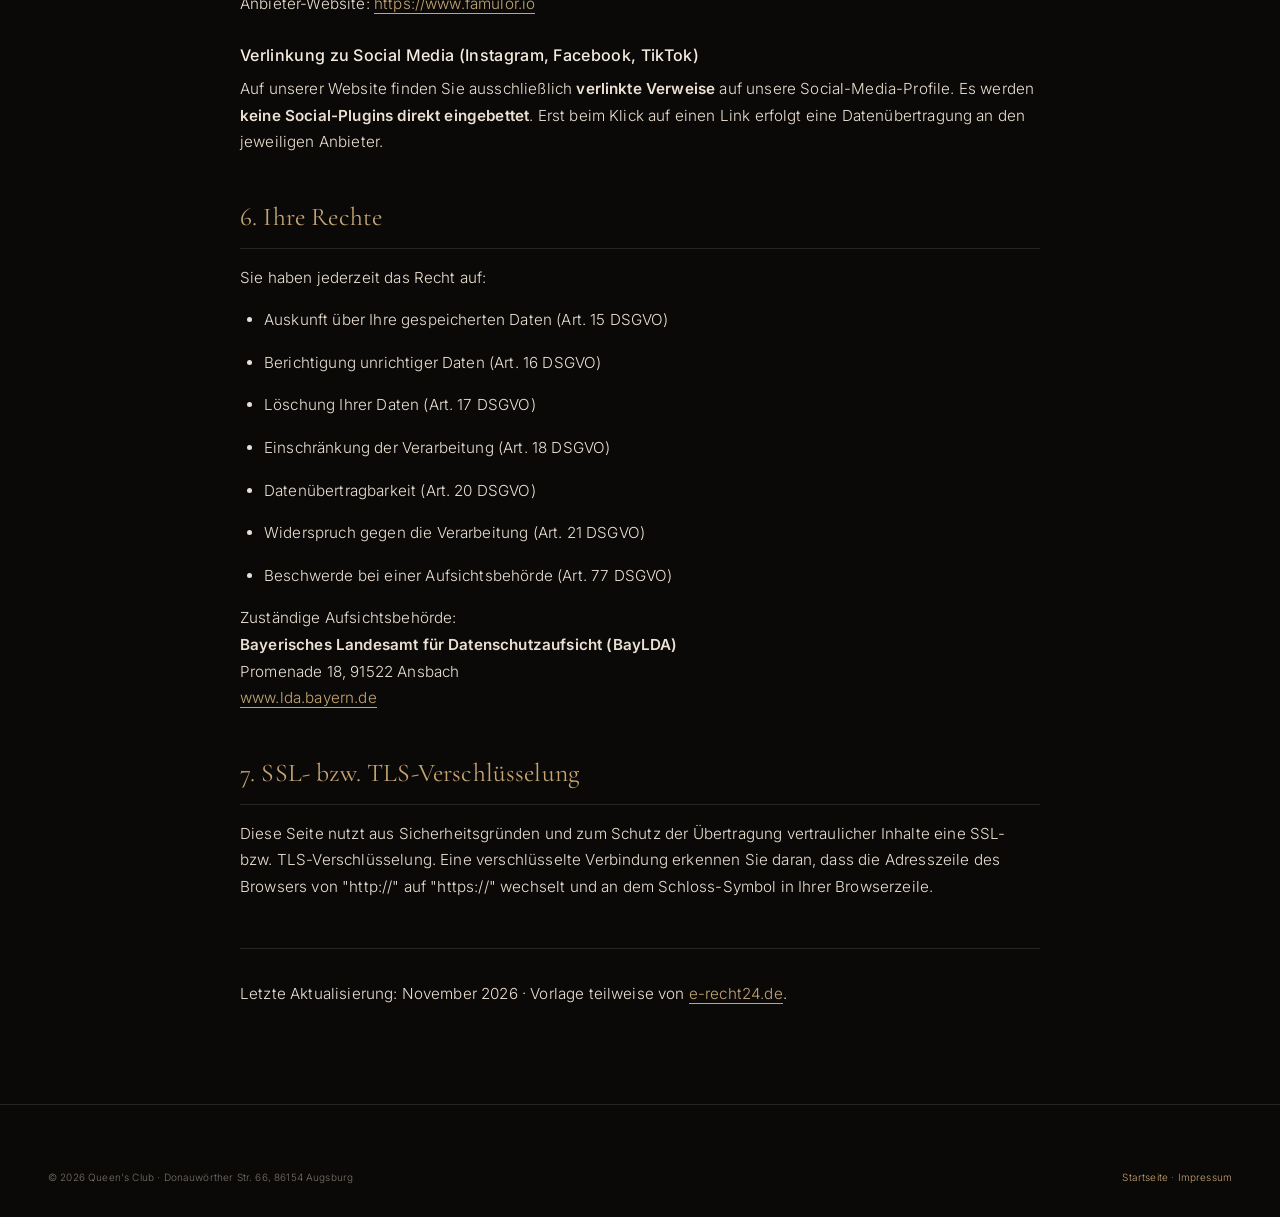
==== commit 8f41370a: "Datenschutz: go cau viet CHO CHU TIEM dang hien cho khach + sua ngay cap nhat 1) GO mot cau khong ba" ====
--- a/datenschutz.html
+++ b/datenschutz.html
@@ -219,8 +219,7 @@
     </p>
 
     <p class="legal-meta">
-      Letzte Aktualisierung: Mai 2026 · Vorlage teilweise von <a href="https://www.e-recht24.de" target="_blank" rel="noopener">e-recht24.de</a>.<br />
-      <strong>Hinweis:</strong> Diese Datenschutzerklärung ist eine Vorlage. Bitte vor Veröffentlichung von einem Anwalt prüfen lassen — insbesondere wenn Sie zusätzliche Tools einbinden (Analytics, Cookies, externe Buchungssysteme).
+      Letzte Aktualisierung: November 2026 · Vorlage teilweise von <a href="https://www.e-recht24.de" target="_blank" rel="noopener">e-recht24.de</a>.
     </p>
   </main>
 
